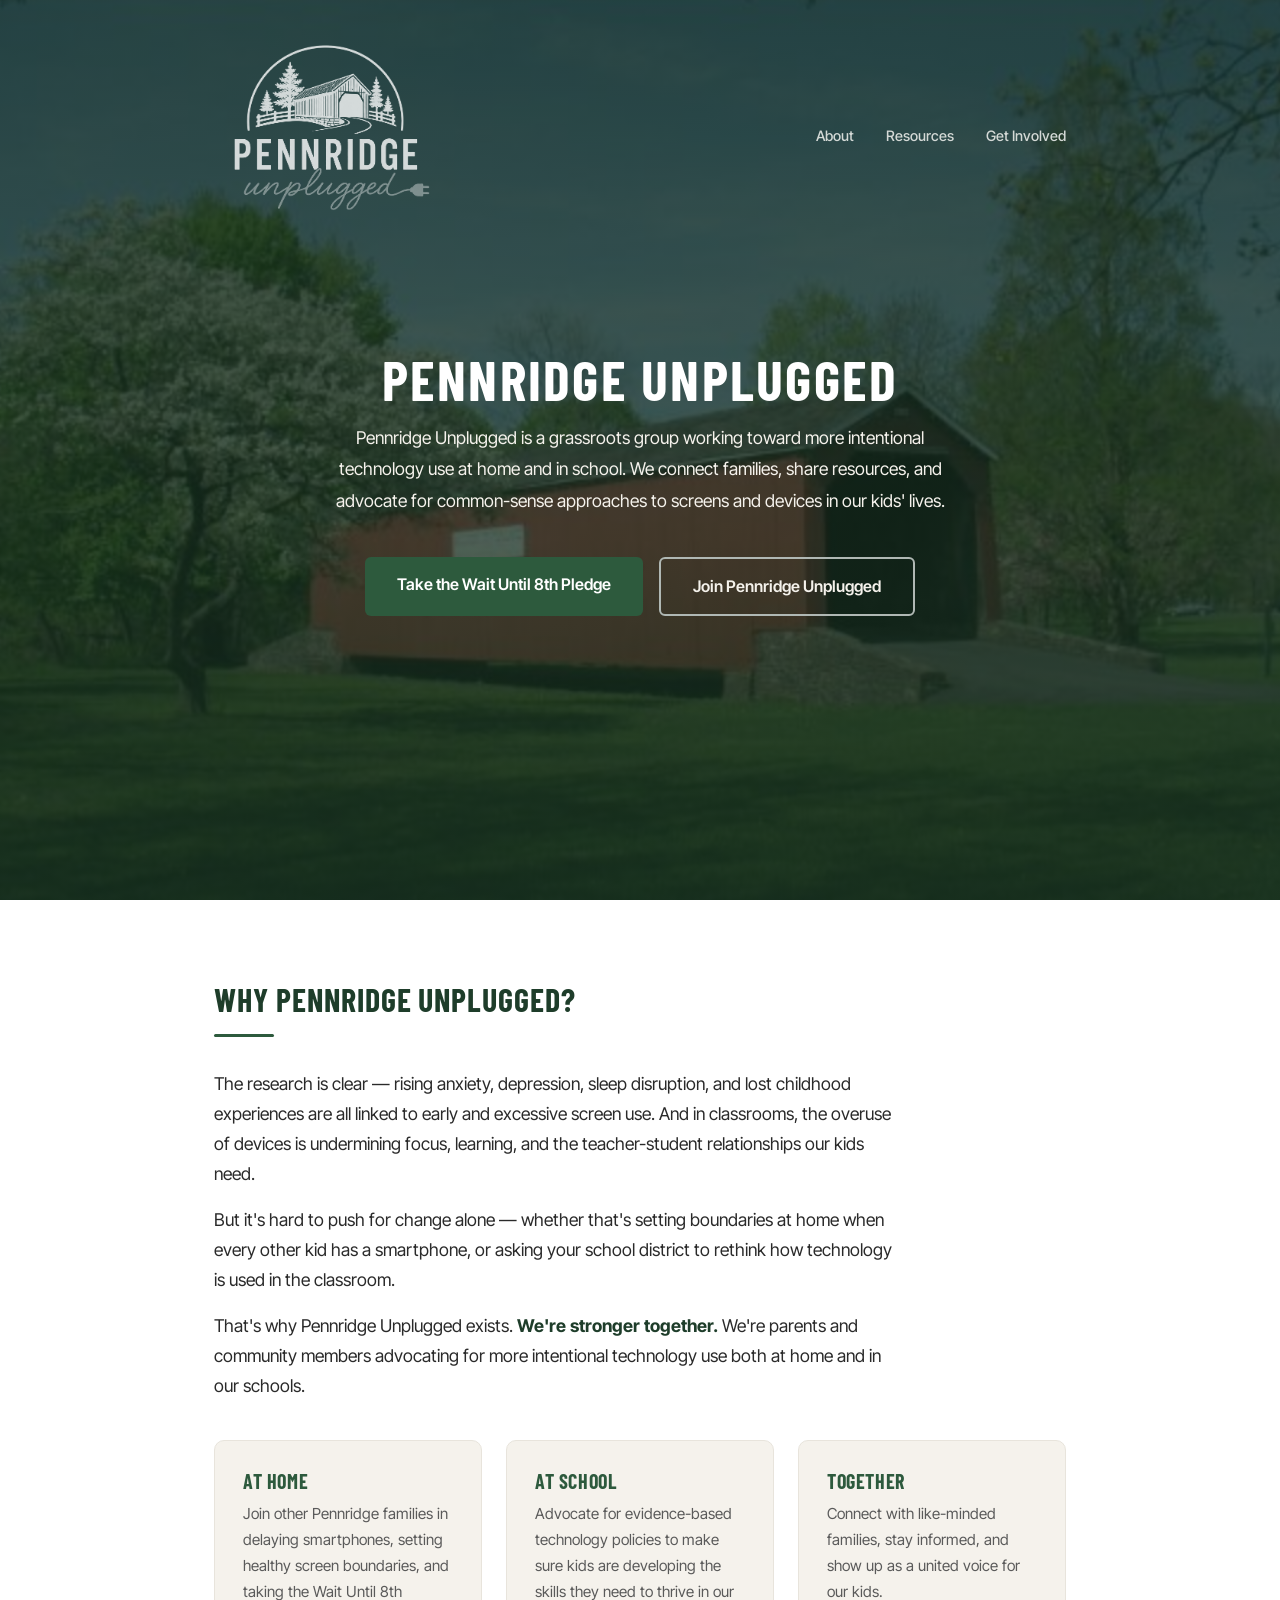
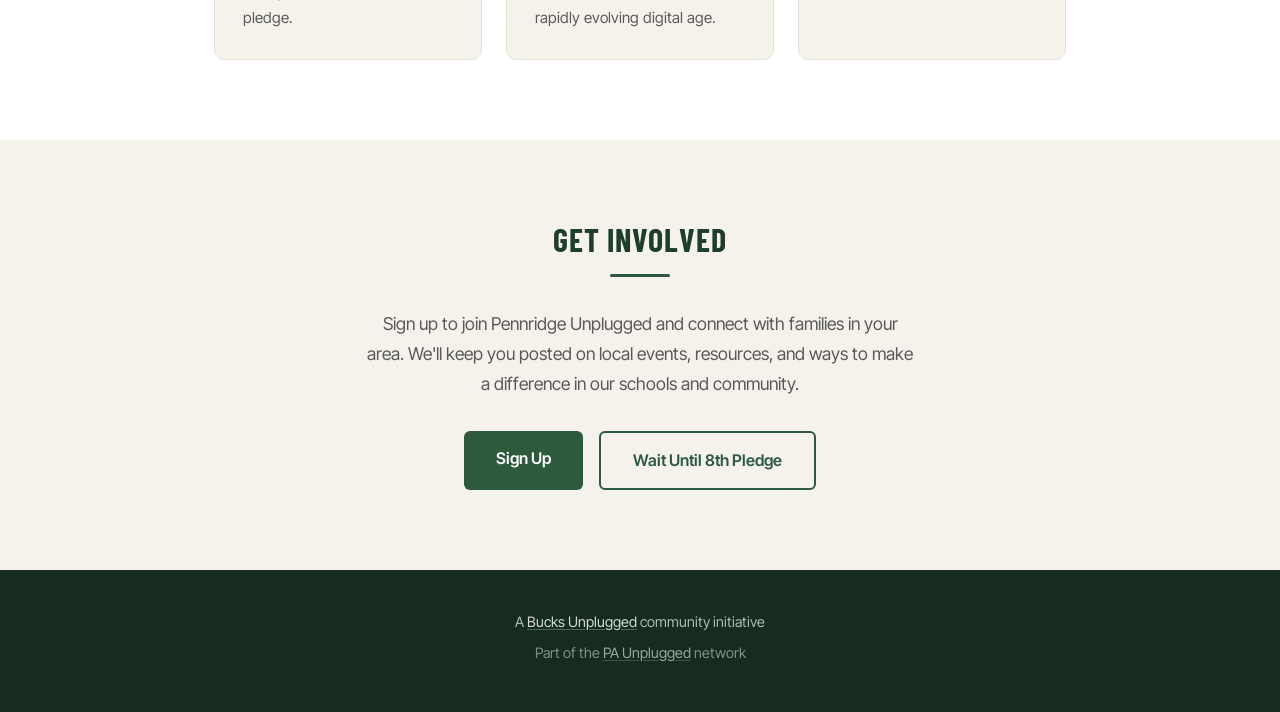
==== index.html @ 4cd1015b "Add favicon — white P on forest green circle Co-Authored-By: Claude Opus 4.6 <noreply@anthropic.com>" ====
<!DOCTYPE html>
<html lang="en">
<head>
  <meta charset="UTF-8">
  <meta name="viewport" content="width=device-width, initial-scale=1.0">
  <title>Pennridge Unplugged — Helping families reclaim childhood</title>
  <meta name="description" content="Pennridge Unplugged is a community initiative helping Pennridge-area families delay smartphones, reduce screen time, and build real-world connections for kids.">

  <link rel="preconnect" href="https://fonts.googleapis.com">
  <link rel="preconnect" href="https://fonts.gstatic.com" crossorigin>
  <link href="https://fonts.googleapis.com/css2?family=Barlow+Condensed:wght@600;700&family=Inter+Tight:wght@400;500;600&display=swap" rel="stylesheet">

  <link rel="icon" href="favicon.ico" sizes="32x32">
  <link rel="icon" type="image/png" href="assets/favicon-192.png" sizes="192x192">
  <link rel="apple-touch-icon" href="assets/apple-touch-icon.png">

  <link rel="stylesheet" href="styles.css">
  <link rel="stylesheet" href="nav-scroll.css">
</head>
<body class="layout-b">

  <!-- ========== Nav with Logo ========== -->
  <nav class="site-nav">
    <div class="container nav-inner">
      <a href="#" class="nav-logo-link">
        <img src="assets/logo-white.png" alt="Pennridge Unplugged" class="nav-logo logo-white">
        <img src="assets/logo-transparent.png" alt="" class="nav-logo logo-color" aria-hidden="true">
      </a>
      <div class="nav-links" style="pointer-events: auto;">
        <a href="#about">About</a>
        <a href="https://bucksunplugged.org/resources" target="_blank" rel="noopener">Resources</a>
        <a href="#join">Get Involved</a>
      </div>
    </div>
  </nav>

  <!-- ========== Hero ========== -->
  <section class="hero" id="hero">
    <div class="hero-overlay"></div>
    <div class="hero-content">
      <h1 class="hero-title">Pennridge Unplugged</h1>
      <p class="hero-description">Pennridge Unplugged is a grassroots group working toward more intentional technology use at home and in school. We connect families, share resources, and advocate for common-sense approaches to screens and devices in our kids' lives.</p>
      <div class="hero-buttons">
        <a href="https://www.waituntil8th.org/" class="btn btn-primary" target="_blank" rel="noopener">Take the Wait Until 8th Pledge</a>
        <a href="https://docs.google.com/forms/d/e/1FAIpQLSco2C8TH14yhEElwgprXlfHdi3L35Zm4yvlfyi1hWln4BI2OA/viewform?usp=header" class="btn btn-outline" target="_blank" rel="noopener">Join Pennridge Unplugged</a>
      </div>
    </div>
  </section>

  <!-- ========== About ========== -->
  <section class="about" id="about">
    <div class="container">
      <h2>Why Pennridge Unplugged?</h2>
      <hr class="section-divider">
      <div class="about-text">
        <p>The research is clear &mdash; rising anxiety, depression, sleep disruption, and lost childhood experiences are all linked to early and excessive screen use. And in classrooms, the overuse of devices is undermining focus, learning, and the teacher-student relationships our kids need.</p>
        <p>But it's hard to push for change alone &mdash; whether that's setting boundaries at home when every other kid has a smartphone, or asking your school district to rethink how technology is used in the classroom.</p>
        <p>That's why Pennridge Unplugged exists. <strong>We're stronger together.</strong> We're parents and community members advocating for more intentional technology use both at home and in our schools.</p>
      </div>

      <div class="cards">
        <div class="card">
          <h3>At Home</h3>
          <p>Join other Pennridge families in delaying smartphones, setting healthy screen boundaries, and taking the Wait Until 8th pledge.</p>
        </div>
        <div class="card">
          <h3>At School</h3>
          <p>Advocate for evidence-based technology policies to make sure kids are developing the skills they need to thrive in our rapidly evolving digital age.</p>
        </div>
        <div class="card">
          <h3>Together</h3>
          <p>Connect with like-minded families, stay informed, and show up as a united voice for our kids.</p>
        </div>
      </div>
    </div>
  </section>

  <!-- ========== CTA ========== -->
  <section class="cta" id="join">
    <div class="container cta-content">
      <h2>Get Involved</h2>
      <hr class="section-divider section-divider-center">
      <p>Sign up to join Pennridge Unplugged and connect with families in your area. We'll keep you posted on local events, resources, and ways to make a difference in our schools and community.</p>
      <div class="cta-buttons">
        <a href="https://docs.google.com/forms/d/e/1FAIpQLSco2C8TH14yhEElwgprXlfHdi3L35Zm4yvlfyi1hWln4BI2OA/viewform?usp=header" class="btn btn-primary" target="_blank" rel="noopener">Sign Up</a>
        <a href="https://www.waituntil8th.org/" class="btn btn-outline" target="_blank" rel="noopener">Wait Until 8th Pledge</a>
      </div>
    </div>
  </section>

  <!-- ========== Footer ========== -->
  <footer class="site-footer">
    <div class="container">
      <p class="footer-parent">A <a href="https://bucksunplugged.org" target="_blank" rel="noopener">Bucks Unplugged</a> community initiative</p>
      <p class="footer-pa">Part of the <a href="https://paunplugged.org" target="_blank" rel="noopener">PA Unplugged</a> network</p>
    </div>
  </footer>

  <script>
    const body = document.body;
    const hero = document.querySelector('.hero');

    window.addEventListener('scroll', () => {
      const heroBottom = hero.offsetTop + hero.offsetHeight;
      const scrollThreshold = heroBottom - 200;

      if (window.scrollY > scrollThreshold) {
        body.classList.add('scrolled');
      } else {
        body.classList.remove('scrolled');
      }
    });
  </script>

</body>
</html>
---- styles.css ----
*, *::before, *::after {
  box-sizing: border-box;
  margin: 0;
  padding: 0;
}

:root {
  --forest: #2d5a3d;
  --forest-dark: #1e3d2a;
  --forest-deeper: #152c1e;
  --silver: #b0b8b4;
  --silver-light: #d4d9d6;
  --cream: #f5f2ec;
  --cream-dark: #e8e4dc;
  --white: #ffffff;
  --text: #2a2a2a;
  --text-muted: #5a5a5a;
  --font-heading: 'Barlow Condensed', sans-serif;
  --font-body: 'Inter Tight', -apple-system, BlinkMacSystemFont, 'Segoe UI', sans-serif;
  --max-width: 900px;
}

html {
  scroll-behavior: smooth;
  font-size: 16px;
}

body {
  font-family: var(--font-body);
  color: var(--text);
  background-color: var(--cream);
  line-height: 1.7;
  -webkit-font-smoothing: antialiased;
}

img {
  max-width: 100%;
  display: block;
}

a {
  color: var(--forest);
}

a:hover {
  color: var(--forest-dark);
}

h1, h2, h3 {
  font-family: var(--font-heading);
  font-weight: 700;
  line-height: 1.2;
  color: var(--forest-dark);
  text-transform: uppercase;
  letter-spacing: 0.03em;
}

h2 {
  font-size: 2rem;
  margin-bottom: 1rem;
}

h3 {
  font-size: 1.25rem;
  margin-bottom: 0.5rem;
}

p {
  margin-bottom: 1rem;
}

.container {
  max-width: var(--max-width);
  margin: 0 auto;
  padding: 0 1.5rem;
}

/* --- Hero --- */
.hero {
  position: relative;
  min-height: 100vh;
  display: flex;
  align-items: center;
  justify-content: center;
  text-align: center;
  padding: 4rem 1.5rem;
  background-image: url('assets/hero.png');
  background-size: cover;
  background-position: center;
  background-repeat: no-repeat;
}

.hero-overlay {
  position: absolute;
  inset: 0;
  background: linear-gradient(
    to bottom,
    rgba(21, 44, 30, 0.82) 0%,
    rgba(21, 44, 30, 0.75) 60%,
    rgba(21, 44, 30, 0.9) 100%
  );
}

.hero-content {
  position: relative;
  z-index: 1;
  max-width: 640px;
}

.hero-logo {
  width: 260px;
  height: auto;
  margin: 0 auto 1.5rem;
  border-radius: 16px;
}

.hero .tagline {
  font-family: var(--font-heading);
  font-size: 1.75rem;
  font-weight: 700;
  color: var(--silver-light);
  margin-bottom: 1.25rem;
  text-transform: uppercase;
  letter-spacing: 0.05em;
}

.hero .hero-description {
  font-size: 1.1rem;
  color: var(--cream);
  margin-bottom: 2.5rem;
  line-height: 1.8;
}

.hero-buttons {
  display: flex;
  flex-wrap: wrap;
  gap: 1rem;
  justify-content: center;
}

/* --- Buttons --- */
.btn {
  display: inline-block;
  padding: 0.875rem 2rem;
  border-radius: 6px;
  font-size: 1rem;
  font-weight: 600;
  font-family: var(--font-body);
  cursor: pointer;
  transition: all 0.2s ease;
  border: none;
  text-decoration: none;
  text-align: center;
}

.btn:hover {
  text-decoration: none;
}

.btn-primary {
  background-color: var(--forest);
  color: var(--white);
}

.btn-primary:hover {
  background-color: var(--forest-dark);
  color: var(--white);
}

.btn-outline {
  background-color: transparent;
  color: var(--cream);
  border: 2px solid var(--silver);
}

.btn-outline:hover {
  background-color: var(--silver);
  color: var(--forest-dark);
}

/* Outline on light background */
.cta .btn-outline {
  color: var(--forest);
  border-color: var(--forest);
}

.cta .btn-outline:hover {
  background-color: var(--forest);
  color: var(--white);
}

/* --- About --- */
.about {
  background-color: var(--white);
  padding: 5rem 1.5rem;
}

.about-text {
  font-size: 1.1rem;
  color: var(--text);
  max-width: 680px;
  margin-bottom: 2.5rem;
}

.about-text strong {
  color: var(--forest-dark);
}

.cards {
  display: grid;
  grid-template-columns: repeat(3, 1fr);
  gap: 1.5rem;
}

.card {
  background: var(--cream);
  border-radius: 10px;
  padding: 1.75rem;
  border: 1px solid var(--cream-dark);
}

.card h3 {
  color: var(--forest);
}

.card p {
  font-size: 0.95rem;
  color: var(--text-muted);
  margin-bottom: 0;
}

/* --- CTA Section --- */
.cta {
  background-color: var(--cream);
  padding: 5rem 1.5rem;
}

.cta-content {
  max-width: 600px;
  text-align: center;
}

.cta h2 {
  margin-bottom: 1rem;
}

.cta p {
  font-size: 1.1rem;
  color: var(--text-muted);
  margin-bottom: 2rem;
}

.cta-buttons {
  display: flex;
  flex-wrap: wrap;
  gap: 1rem;
  justify-content: center;
}

/* --- Divider --- */
.section-divider {
  width: 60px;
  height: 3px;
  background-color: var(--forest);
  border: none;
  margin: 0 0 2rem;
  border-radius: 2px;
}

.section-divider-center {
  margin-left: auto;
  margin-right: auto;
}

/* --- Footer --- */
.site-footer {
  background-color: var(--forest-deeper);
  color: var(--silver);
  padding: 2.5rem 1.5rem;
  text-align: center;
}

.site-footer p {
  font-size: 0.9rem;
  margin-bottom: 0.4rem;
}

.site-footer a {
  color: var(--silver-light);
  text-decoration: underline;
  text-decoration-color: rgba(176, 184, 180, 0.4);
  text-underline-offset: 2px;
}

.site-footer a:hover {
  color: var(--white);
}

.footer-pa {
  font-size: 0.85rem;
  color: var(--silver);
  opacity: 0.7;
}

/* --- Responsive --- */
@media (max-width: 768px) {
  .hero {
    min-height: auto;
    padding: 5rem 1.25rem 4rem;
  }

  .hero-logo {
    width: 200px;
  }

  .hero .tagline {
    font-size: 1.35rem;
  }

  .hero .hero-description {
    font-size: 1rem;
  }

  h2 {
    font-size: 1.6rem;
  }

  .cards {
    grid-template-columns: 1fr;
  }

  .about, .cta {
    padding: 3.5rem 1.25rem;
  }

  .hero-buttons, .cta-buttons {
    flex-direction: column;
    align-items: center;
  }

  .btn {
    width: 100%;
    max-width: 320px;
  }
}

@media (max-width: 480px) {
  .hero .tagline {
    font-size: 1.15rem;
  }

  .hero-logo {
    width: 180px;
  }
}
---- nav-scroll.css ----
/* Option B overrides — nav logo + text-focused hero */

.layout-b .site-nav {
  position: fixed;
  top: 0;
  left: 0;
  right: 0;
  z-index: 100;
  background: transparent;
  padding: 1rem 1.5rem;
  pointer-events: none;
}

.layout-b .nav-inner {
  display: flex;
  justify-content: space-between;
  align-items: center;
}

.layout-b .nav-logo-link {
  display: flex;
  align-items: center;
  position: relative;
  pointer-events: auto;
  margin-left: -0.5rem;
}

.layout-b .nav-logo {
  height: 240px;
  width: auto;
  transition: height 0.3s ease;
}

.layout-b .nav-logo-link .logo-white {
  transition: opacity 0.4s ease;
}

.layout-b .nav-logo-link .logo-color {
  position: absolute;
  top: 0;
  left: 0;
  opacity: 0;
  transition: opacity 0.4s ease;
}

.layout-b.scrolled .nav-logo-link .logo-white {
  opacity: 0;
}

.layout-b.scrolled .nav-logo-link .logo-color {
  opacity: 1;
}

.layout-b.scrolled .site-nav {
  background: rgba(245, 242, 236, 0.95);
  backdrop-filter: blur(12px);
  border-bottom: 1px solid var(--cream-dark);
}

.layout-b.scrolled .nav-logo {
  height: 100px;
}

.layout-b.scrolled .nav-inner {
  align-items: center;
}

.layout-b.scrolled .nav-links a {
  color: var(--forest);
}

.layout-b.scrolled .nav-links a:hover {
  color: var(--forest-dark);
}

.layout-b .nav-links {
  display: flex;
  gap: 2rem;
}

.layout-b .nav-links a {
  font-family: var(--font-body);
  font-size: 0.9rem;
  font-weight: 500;
  color: var(--silver-light);
  text-decoration: none;
  transition: color 0.2s;
}

.layout-b .nav-links a:hover {
  color: var(--white);
  text-decoration: none;
}

/* Hero adjustments — no centered logo, text-driven */
.layout-b .hero {
  padding-top: 8rem;
}

.layout-b .hero-logo {
  display: none;
}

.layout-b .hero-title {
  font-family: var(--font-heading);
  font-size: 3.5rem;
  font-weight: 700;
  color: var(--white);
  text-transform: uppercase;
  letter-spacing: 0.04em;
  margin-bottom: 0.75rem;
  line-height: 1.1;
}

.layout-b .hero .tagline {
  font-size: 1.5rem;
  margin-bottom: 1.25rem;
}

@media (max-width: 768px) {
  .layout-b .nav-logo {
    height: 160px;
  }

  .layout-b .nav-links {
    gap: 1.25rem;
  }

  .layout-b .nav-links a {
    font-size: 0.85rem;
  }

  .layout-b .hero {
    padding-top: 6rem;
  }

  .layout-b .hero-title {
    font-size: 2.5rem;
  }

  .layout-b .hero .tagline {
    font-size: 1.2rem;
  }
}

@media (max-width: 480px) {
  .layout-b .hero-title {
    font-size: 2rem;
  }
}
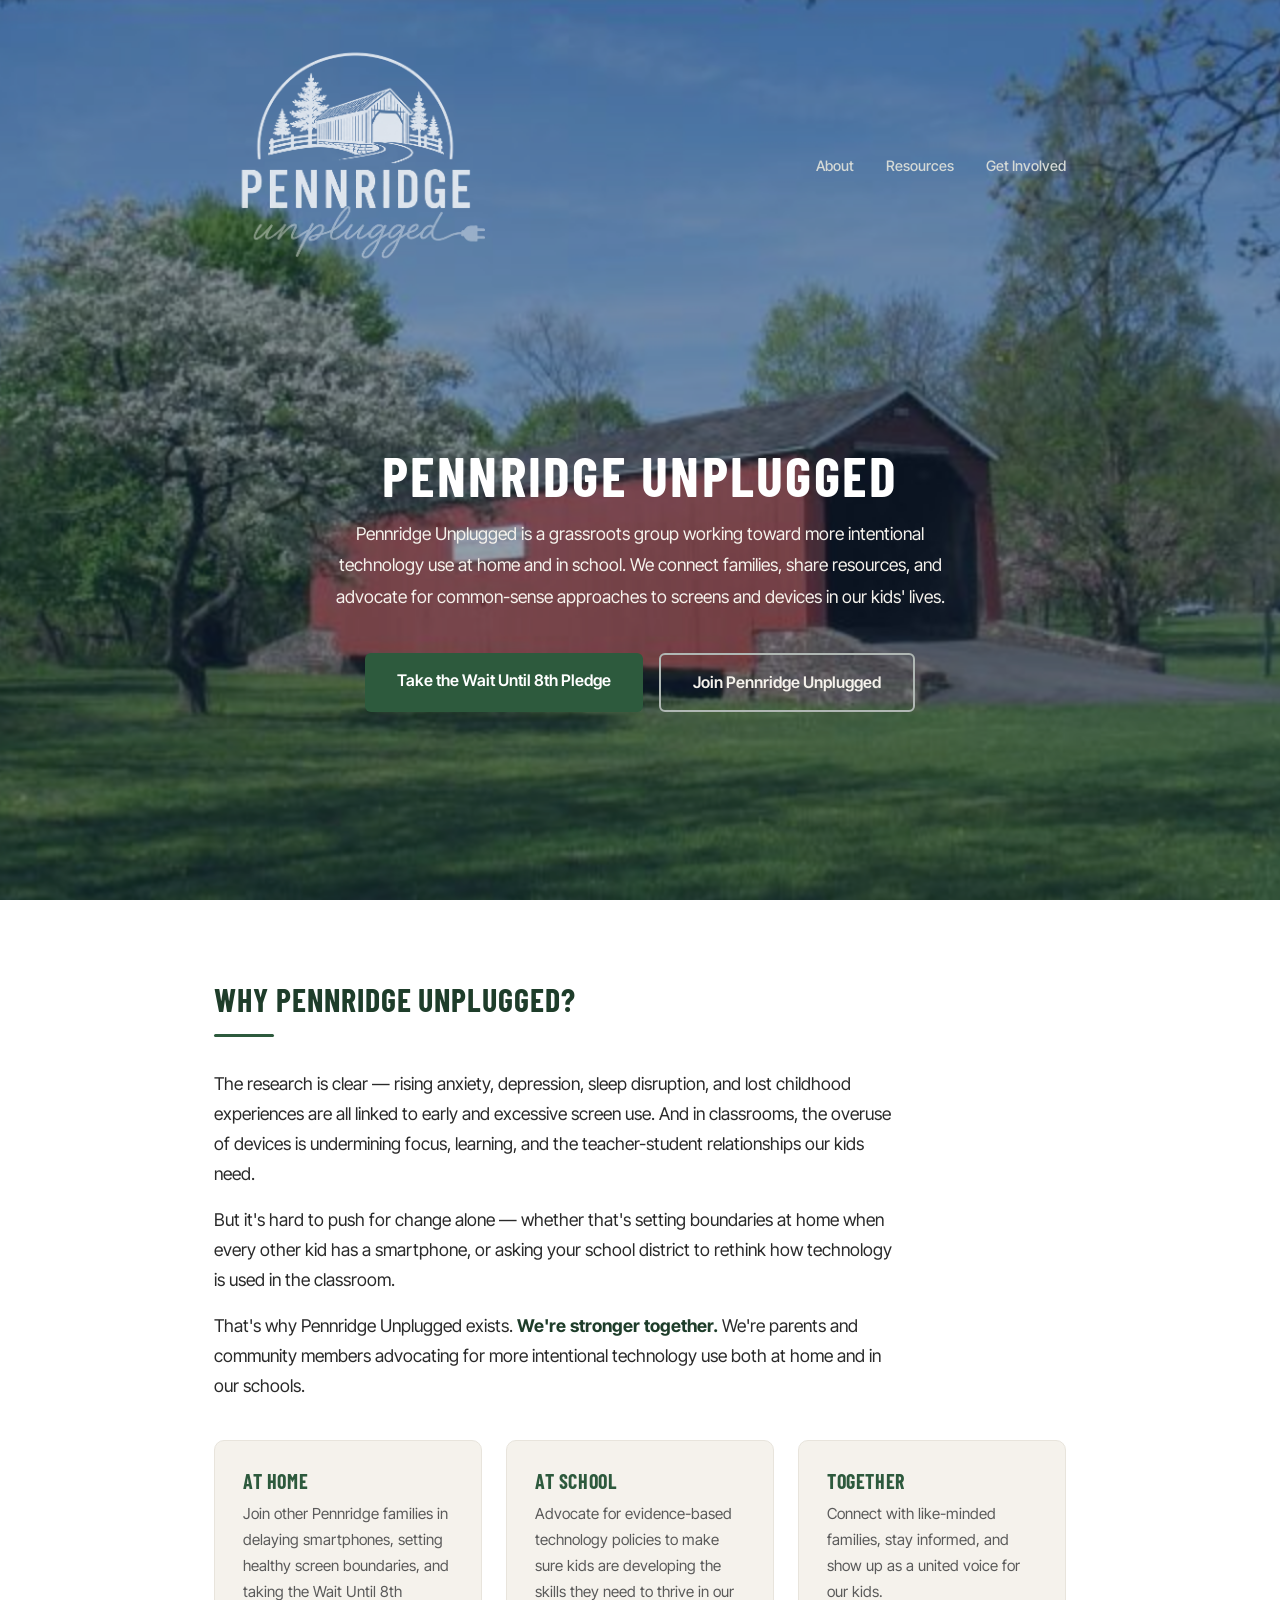
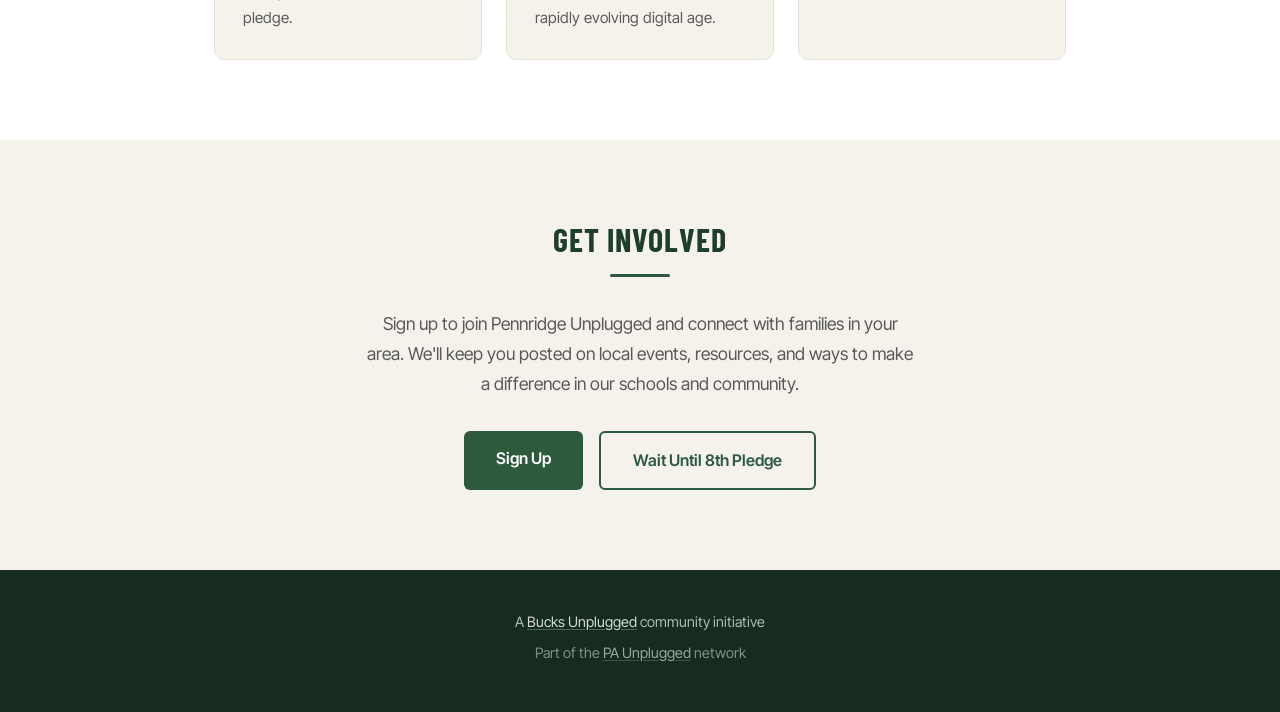
==== commit 17ba6277: "Add Resources page (Phone-Free Schools, Tools & Trackers, Ed Tech) New resources.html + resources.cs" ====
--- a/index.html
+++ b/index.html
@@ -28,7 +28,7 @@
       </a>
       <div class="nav-links" style="pointer-events: auto;">
         <a href="#about">About</a>
-        <a href="https://bucksunplugged.org/resources" target="_blank" rel="noopener">Resources</a>
+        <a href="resources.html">Resources</a>
         <a href="#join">Get Involved</a>
       </div>
     </div>
--- a/styles.css
+++ b/styles.css
@@ -93,12 +93,7 @@
 .hero-overlay {
   position: absolute;
   inset: 0;
-  background: linear-gradient(
-    to bottom,
-    rgba(21, 44, 30, 0.82) 0%,
-    rgba(21, 44, 30, 0.75) 60%,
-    rgba(21, 44, 30, 0.9) 100%
-  );
+  background: rgba(20, 40, 70, 0.45);
 }
 
 .hero-content {
--- a/nav-scroll.css
+++ b/nav-scroll.css
@@ -26,7 +26,7 @@
 }
 
 .layout-b .nav-logo {
-  height: 240px;
+  height: 300px;
   width: auto;
   transition: height 0.3s ease;
 }
@@ -94,7 +94,7 @@
 
 /* Hero adjustments — no centered logo, text-driven */
 .layout-b .hero {
-  padding-top: 8rem;
+  padding-top: 20rem;
 }
 
 .layout-b .hero-logo {
@@ -119,7 +119,7 @@
 
 @media (max-width: 768px) {
   .layout-b .nav-logo {
-    height: 160px;
+    height: 120px;
   }
 
   .layout-b .nav-links {
@@ -131,7 +131,7 @@
   }
 
   .layout-b .hero {
-    padding-top: 6rem;
+    padding-top: 10rem;
   }
 
   .layout-b .hero-title {
@@ -144,6 +144,14 @@
 }
 
 @media (max-width: 480px) {
+  .layout-b .nav-logo {
+    height: 100px;
+  }
+
+  .layout-b .hero {
+    padding-top: 9rem;
+  }
+
   .layout-b .hero-title {
     font-size: 2rem;
   }
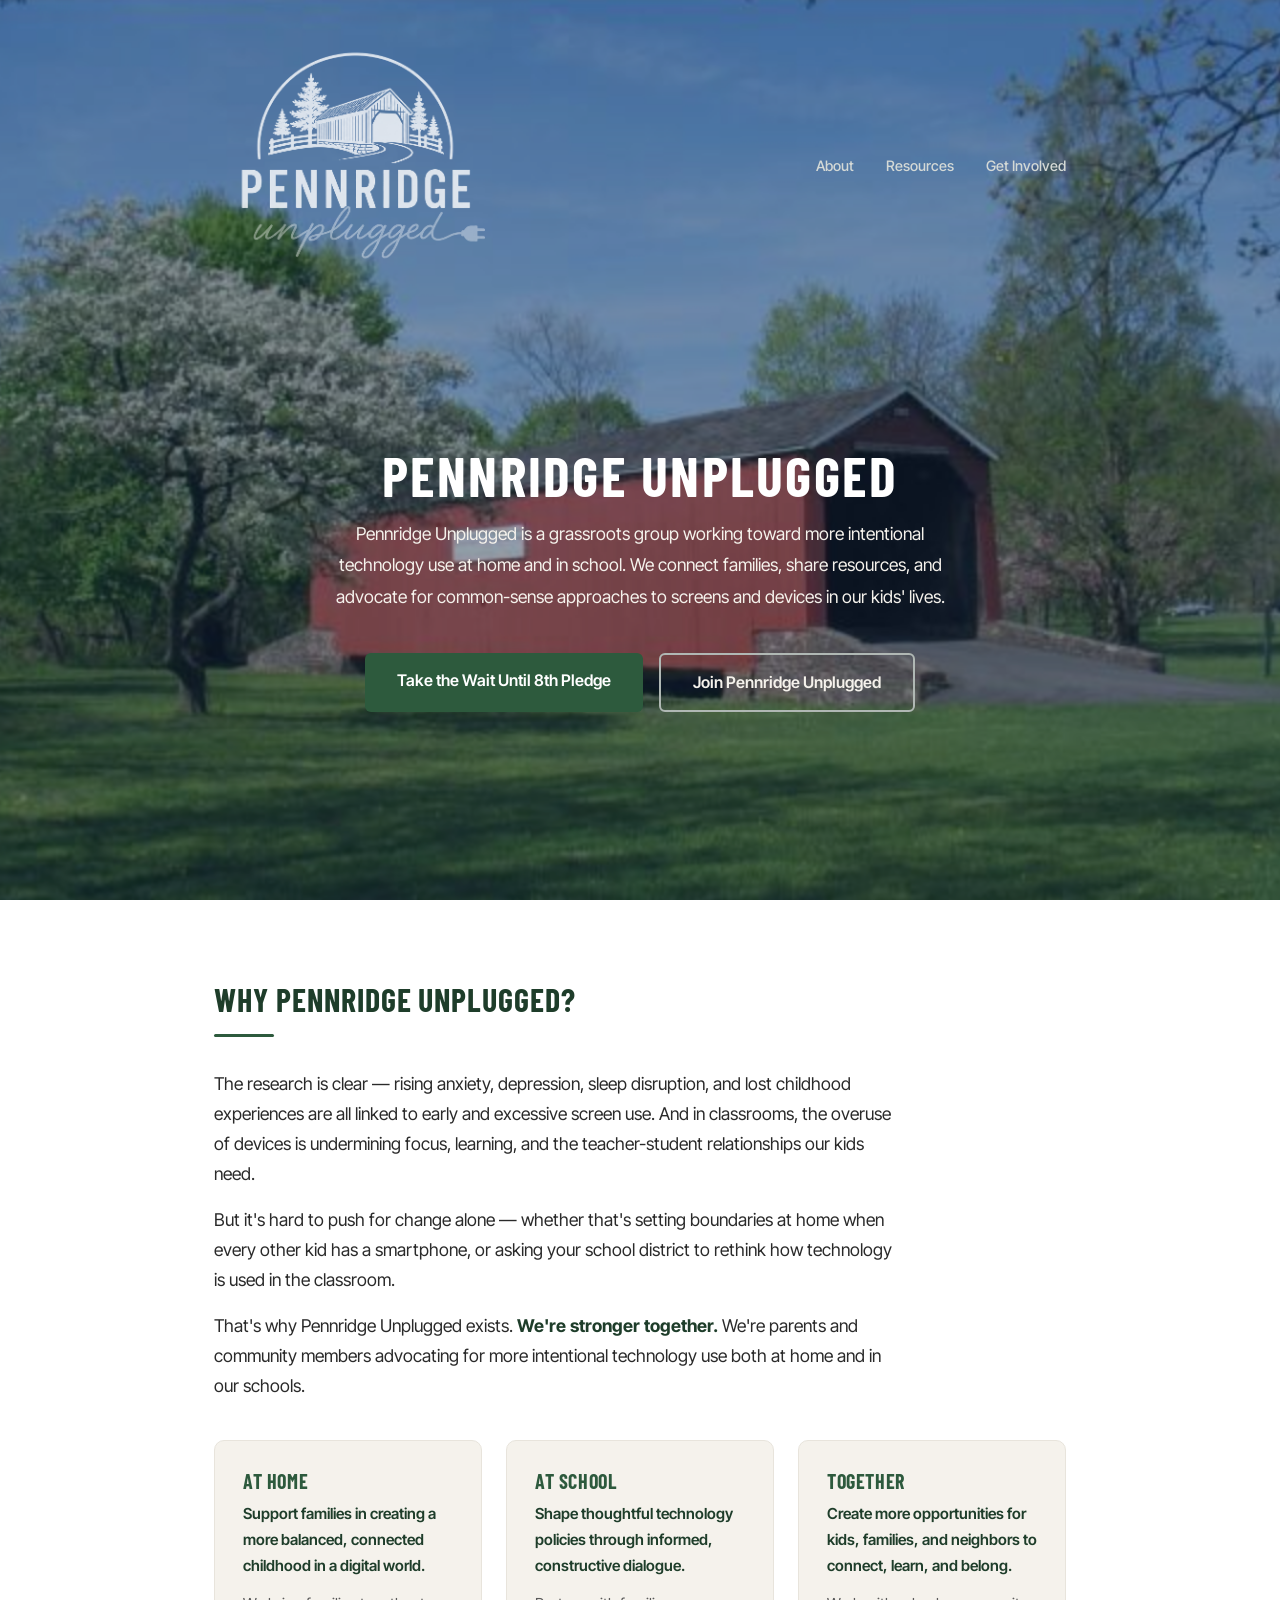
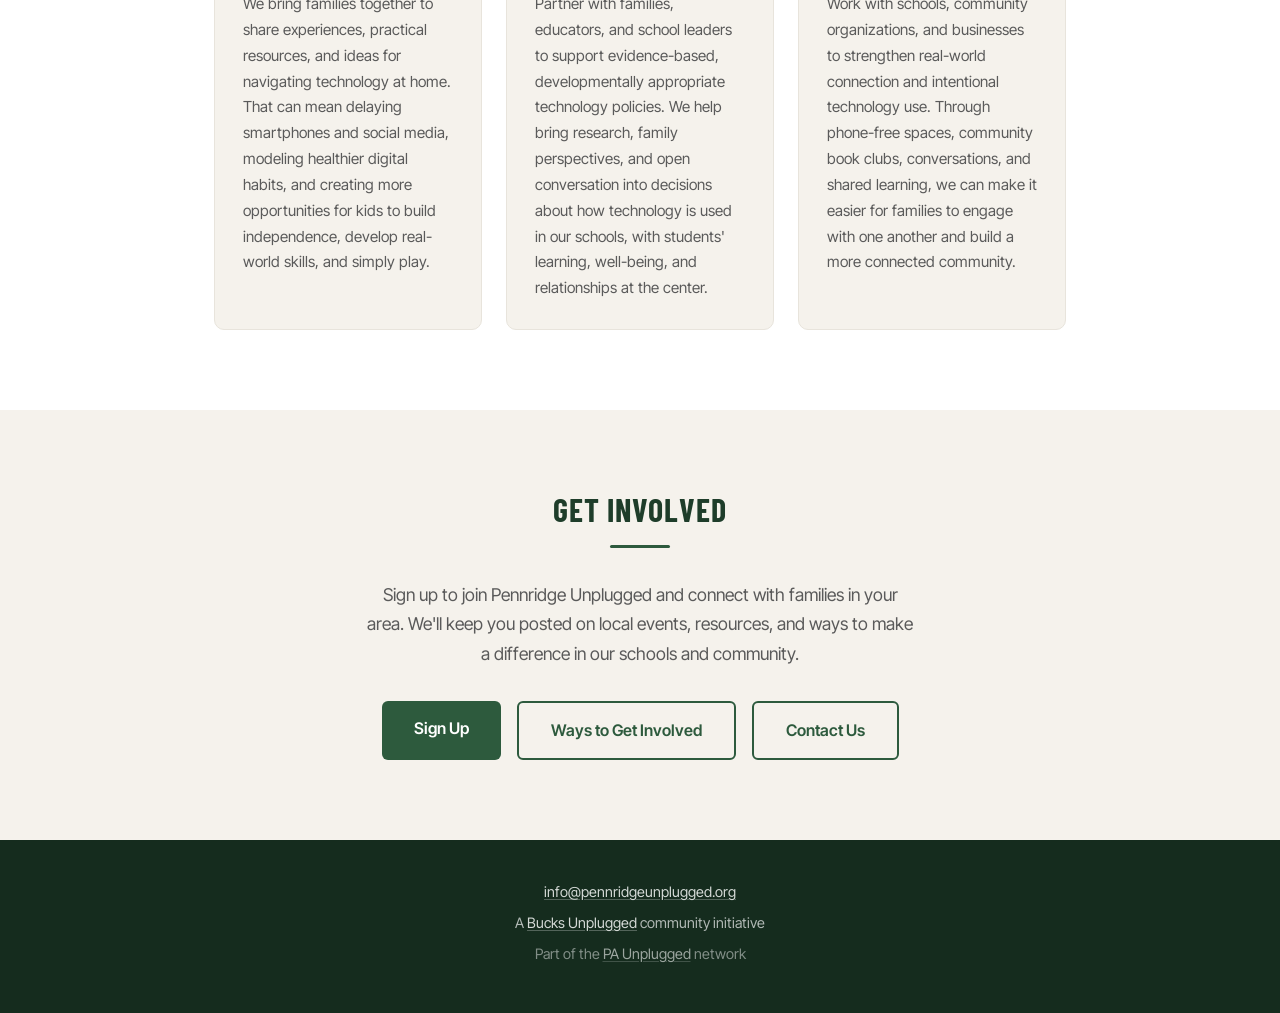
==== commit 2321ff79: "Four Norms sign-up and events; About, Get Involved, and Resources pages - Replace the Google Form wi" ====
--- a/index.html
+++ b/index.html
@@ -27,9 +27,9 @@
         <img src="assets/logo-transparent.png" alt="" class="nav-logo logo-color" aria-hidden="true">
       </a>
       <div class="nav-links" style="pointer-events: auto;">
-        <a href="#about">About</a>
+        <a href="about.html">About</a>
         <a href="resources.html">Resources</a>
-        <a href="#join">Get Involved</a>
+        <a href="get-involved.html">Get Involved</a>
       </div>
     </div>
   </nav>
@@ -42,7 +42,7 @@
       <p class="hero-description">Pennridge Unplugged is a grassroots group working toward more intentional technology use at home and in school. We connect families, share resources, and advocate for common-sense approaches to screens and devices in our kids' lives.</p>
       <div class="hero-buttons">
         <a href="https://www.waituntil8th.org/" class="btn btn-primary" target="_blank" rel="noopener">Take the Wait Until 8th Pledge</a>
-        <a href="https://docs.google.com/forms/d/e/1FAIpQLSco2C8TH14yhEElwgprXlfHdi3L35Zm4yvlfyi1hWln4BI2OA/viewform?usp=header" class="btn btn-outline" target="_blank" rel="noopener">Join Pennridge Unplugged</a>
+        <a href="get-involved.html#signup" class="btn btn-outline">Join Pennridge Unplugged</a>
       </div>
     </div>
   </section>
@@ -61,15 +61,18 @@
       <div class="cards">
         <div class="card">
           <h3>At Home</h3>
-          <p>Join other Pennridge families in delaying smartphones, setting healthy screen boundaries, and taking the Wait Until 8th pledge.</p>
+          <p class="card-lead">Support families in creating a more balanced, connected childhood in a digital world.</p>
+          <p>We bring families together to share experiences, practical resources, and ideas for navigating technology at home. That can mean delaying smartphones and social media, modeling healthier digital habits, and creating more opportunities for kids to build independence, develop real-world skills, and simply play.</p>
         </div>
         <div class="card">
           <h3>At School</h3>
-          <p>Advocate for evidence-based technology policies to make sure kids are developing the skills they need to thrive in our rapidly evolving digital age.</p>
+          <p class="card-lead">Shape thoughtful technology policies through informed, constructive dialogue.</p>
+          <p>Partner with families, educators, and school leaders to support evidence-based, developmentally appropriate technology policies. We help bring research, family perspectives, and open conversation into decisions about how technology is used in our schools, with students' learning, well-being, and relationships at the center.</p>
         </div>
         <div class="card">
           <h3>Together</h3>
-          <p>Connect with like-minded families, stay informed, and show up as a united voice for our kids.</p>
+          <p class="card-lead">Create more opportunities for kids, families, and neighbors to connect, learn, and belong.</p>
+          <p>Work with schools, community organizations, and businesses to strengthen real-world connection and intentional technology use. Through phone-free spaces, community book clubs, conversations, and shared learning, we can make it easier for families to engage with one another and build a more connected community.</p>
         </div>
       </div>
     </div>
@@ -82,15 +85,26 @@
       <hr class="section-divider section-divider-center">
       <p>Sign up to join Pennridge Unplugged and connect with families in your area. We'll keep you posted on local events, resources, and ways to make a difference in our schools and community.</p>
       <div class="cta-buttons">
-        <a href="https://docs.google.com/forms/d/e/1FAIpQLSco2C8TH14yhEElwgprXlfHdi3L35Zm4yvlfyi1hWln4BI2OA/viewform?usp=header" class="btn btn-primary" target="_blank" rel="noopener">Sign Up</a>
-        <a href="https://www.waituntil8th.org/" class="btn btn-outline" target="_blank" rel="noopener">Wait Until 8th Pledge</a>
+        <a href="get-involved.html#signup" class="btn btn-primary">Sign Up</a>
+        <a href="get-involved.html" class="btn btn-outline">Ways to Get Involved</a>
+        <a href="mailto:info@pennridgeunplugged.org" class="btn btn-outline">Contact Us</a>
       </div>
+    </div>
+  </section>
+
+  <!-- ========== Upcoming Events (filled from Four Norms by site.js) ========== -->
+  <section class="events" id="events" hidden>
+    <div class="container">
+      <h2>Upcoming Events</h2>
+      <hr class="section-divider">
+      <div class="event-list" id="event-list"></div>
     </div>
   </section>
 
   <!-- ========== Footer ========== -->
   <footer class="site-footer">
     <div class="container">
+      <p class="footer-contact"><a href="mailto:info@pennridgeunplugged.org">info@pennridgeunplugged.org</a></p>
       <p class="footer-parent">A <a href="https://bucksunplugged.org" target="_blank" rel="noopener">Bucks Unplugged</a> community initiative</p>
       <p class="footer-pa">Part of the <a href="https://paunplugged.org" target="_blank" rel="noopener">PA Unplugged</a> network</p>
     </div>
@@ -111,6 +125,7 @@
       }
     });
   </script>
+  <script src="site.js"></script>
 
 </body>
 </html>
--- a/styles.css
+++ b/styles.css
@@ -224,6 +224,12 @@
   margin-bottom: 0;
 }
 
+.card .card-lead {
+  font-weight: 600;
+  color: var(--forest-dark);
+  margin-bottom: 0.75rem;
+}
+
 /* --- CTA Section --- */
 .cta {
   background-color: var(--cream);
@@ -250,6 +256,193 @@
   flex-wrap: wrap;
   gap: 1rem;
   justify-content: center;
+}
+
+/* --- Sign-up form (Four Norms) --- */
+.signup-form,
+.signup-success {
+  max-width: 440px;
+  margin: 0 auto 1.25rem;
+  text-align: left;
+}
+
+.signup-row {
+  display: grid;
+  grid-template-columns: 1fr 1fr;
+  gap: 0.75rem;
+}
+
+.signup-form input {
+  width: 100%;
+  padding: 0.75rem 0.9rem;
+  margin-bottom: 0.75rem;
+  border: 1px solid var(--silver);
+  border-radius: 6px;
+  background: var(--white);
+  font-family: var(--font-body);
+  font-size: 1rem;
+  color: var(--text);
+}
+
+.signup-form input:focus {
+  outline: 2px solid var(--forest);
+  outline-offset: 1px;
+  border-color: var(--forest);
+}
+
+.signup-form .btn {
+  width: 100%;
+  max-width: none;
+}
+
+.signup-form .btn:disabled {
+  opacity: 0.6;
+  cursor: default;
+}
+
+.signup-form .signup-error {
+  font-size: 0.95rem;
+  font-weight: 600;
+  color: #9b3d2e;
+  margin-bottom: 0.75rem;
+}
+
+.signup-success {
+  background: var(--white);
+  border: 1px solid var(--cream-dark);
+  border-left: 4px solid var(--forest);
+  border-radius: 10px;
+  padding: 1.5rem;
+}
+
+.signup-success h3 {
+  color: var(--forest);
+}
+
+.signup-success p {
+  font-size: 1rem;
+  margin-bottom: 0;
+}
+
+.signup-member {
+  font-size: 0.95rem;
+  color: var(--text-muted);
+  margin-bottom: 0;
+}
+
+/* Off-screen honeypot; see api/join.js */
+.signup-hp {
+  position: absolute;
+  left: -9999px;
+  width: 1px;
+  height: 1px;
+  overflow: hidden;
+}
+
+.sr-only {
+  position: absolute;
+  width: 1px;
+  height: 1px;
+  padding: 0;
+  margin: -1px;
+  overflow: hidden;
+  clip: rect(0, 0, 0, 0);
+  white-space: nowrap;
+  border: 0;
+}
+
+/* --- Upcoming events (Four Norms) --- */
+.events {
+  background-color: var(--white);
+  padding: 5rem 1.5rem;
+}
+
+.event-list {
+  display: flex;
+  flex-direction: column;
+  gap: 1.5rem;
+}
+
+.event {
+  background: var(--cream);
+  border: 1px solid var(--cream-dark);
+  border-left: 4px solid var(--forest);
+  border-radius: 10px;
+  overflow: hidden;
+}
+
+.event-img {
+  width: 100%;
+  aspect-ratio: 16 / 5;
+  object-fit: cover;
+}
+
+.event-body {
+  display: flex;
+  align-items: flex-start;
+  gap: 1.25rem;
+  padding: 1.5rem 1.75rem;
+}
+
+.event-date {
+  display: flex;
+  flex-direction: column;
+  align-items: center;
+  min-width: 56px;
+  flex-shrink: 0;
+  font-family: var(--font-heading);
+  font-weight: 700;
+  text-transform: uppercase;
+  line-height: 1.1;
+}
+
+.event-month {
+  font-size: 0.95rem;
+  letter-spacing: 0.08em;
+  color: var(--forest);
+}
+
+.event-day {
+  font-size: 2rem;
+  color: var(--forest-dark);
+}
+
+.event-details h3 {
+  margin-bottom: 0.35rem;
+}
+
+.event-details p {
+  font-size: 0.95rem;
+  margin-bottom: 0;
+}
+
+.event-when {
+  font-weight: 600;
+}
+
+.event-where,
+.event-details .event-excerpt {
+  color: var(--text-muted);
+}
+
+.event-details .event-excerpt {
+  margin-top: 0.6rem;
+  line-height: 1.6;
+}
+
+.event-link {
+  display: inline-block;
+  margin-top: 0.6rem;
+  font-weight: 600;
+  text-decoration: none;
+}
+
+.event-link:hover {
+  text-decoration: underline;
+}
+
+.events-empty {
+  color: var(--text-muted);
 }
 
 /* --- Divider --- */
@@ -324,8 +517,13 @@
     grid-template-columns: 1fr;
   }
 
-  .about, .cta {
+  .about, .cta, .events {
     padding: 3.5rem 1.25rem;
+  }
+
+  .event-body {
+    padding: 1.25rem;
+    gap: 1rem;
   }
 
   .hero-buttons, .cta-buttons {
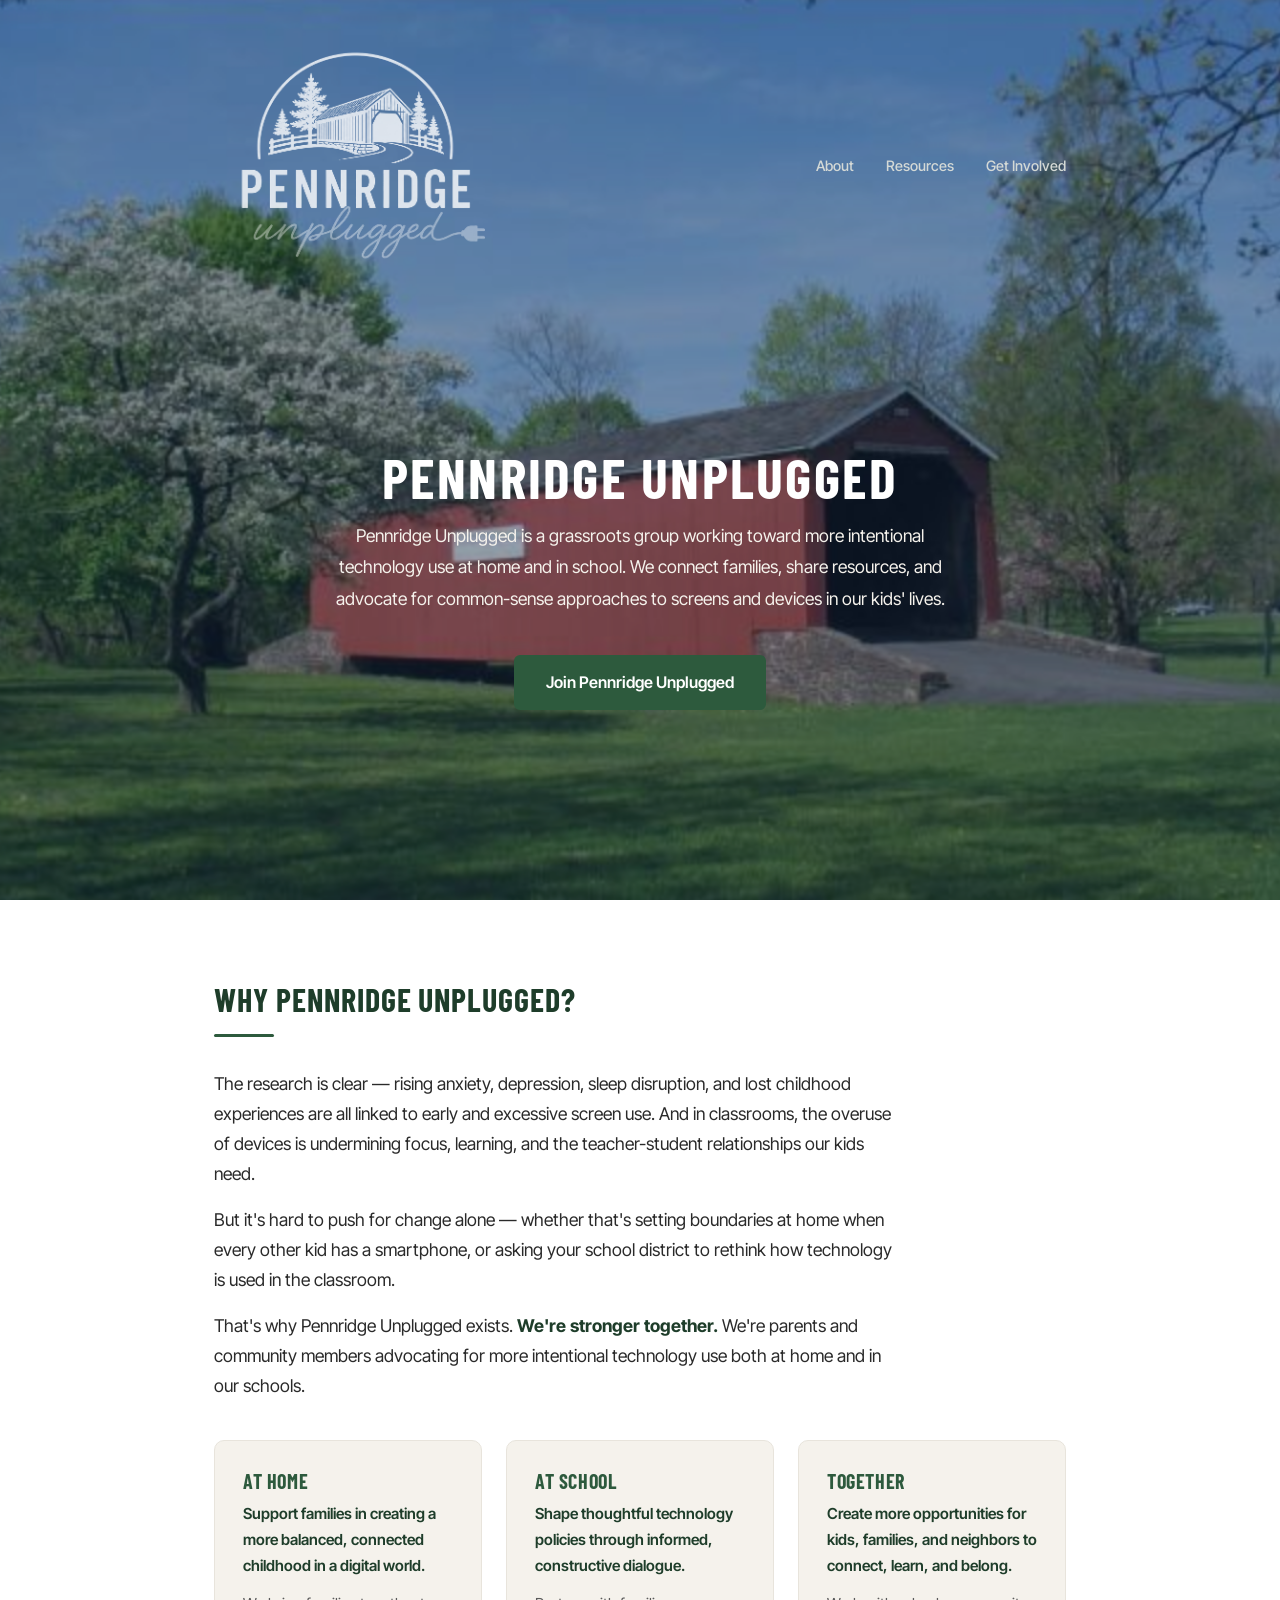
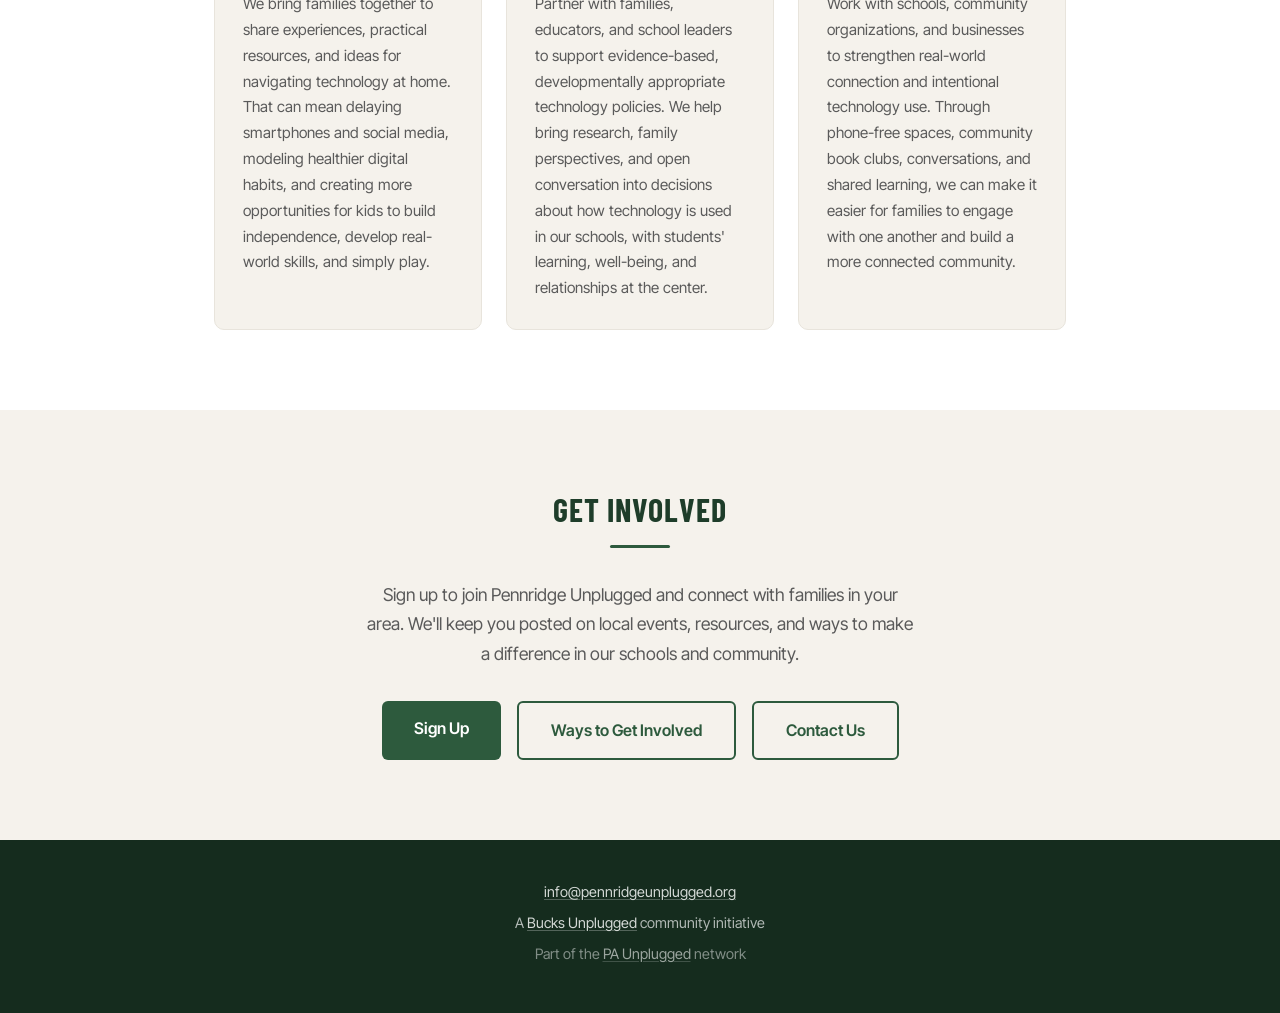
==== commit f05298a8: "Remove the Wait Until 8th button from the hero Co-Authored-By: Claude Opus 5 <noreply@anthropic.com>" ====
--- a/index.html
+++ b/index.html
@@ -41,8 +41,7 @@
       <h1 class="hero-title">Pennridge Unplugged</h1>
       <p class="hero-description">Pennridge Unplugged is a grassroots group working toward more intentional technology use at home and in school. We connect families, share resources, and advocate for common-sense approaches to screens and devices in our kids' lives.</p>
       <div class="hero-buttons">
-        <a href="https://www.waituntil8th.org/" class="btn btn-primary" target="_blank" rel="noopener">Take the Wait Until 8th Pledge</a>
-        <a href="get-involved.html#signup" class="btn btn-outline">Join Pennridge Unplugged</a>
+        <a href="get-involved.html#signup" class="btn btn-primary">Join Pennridge Unplugged</a>
       </div>
     </div>
   </section>
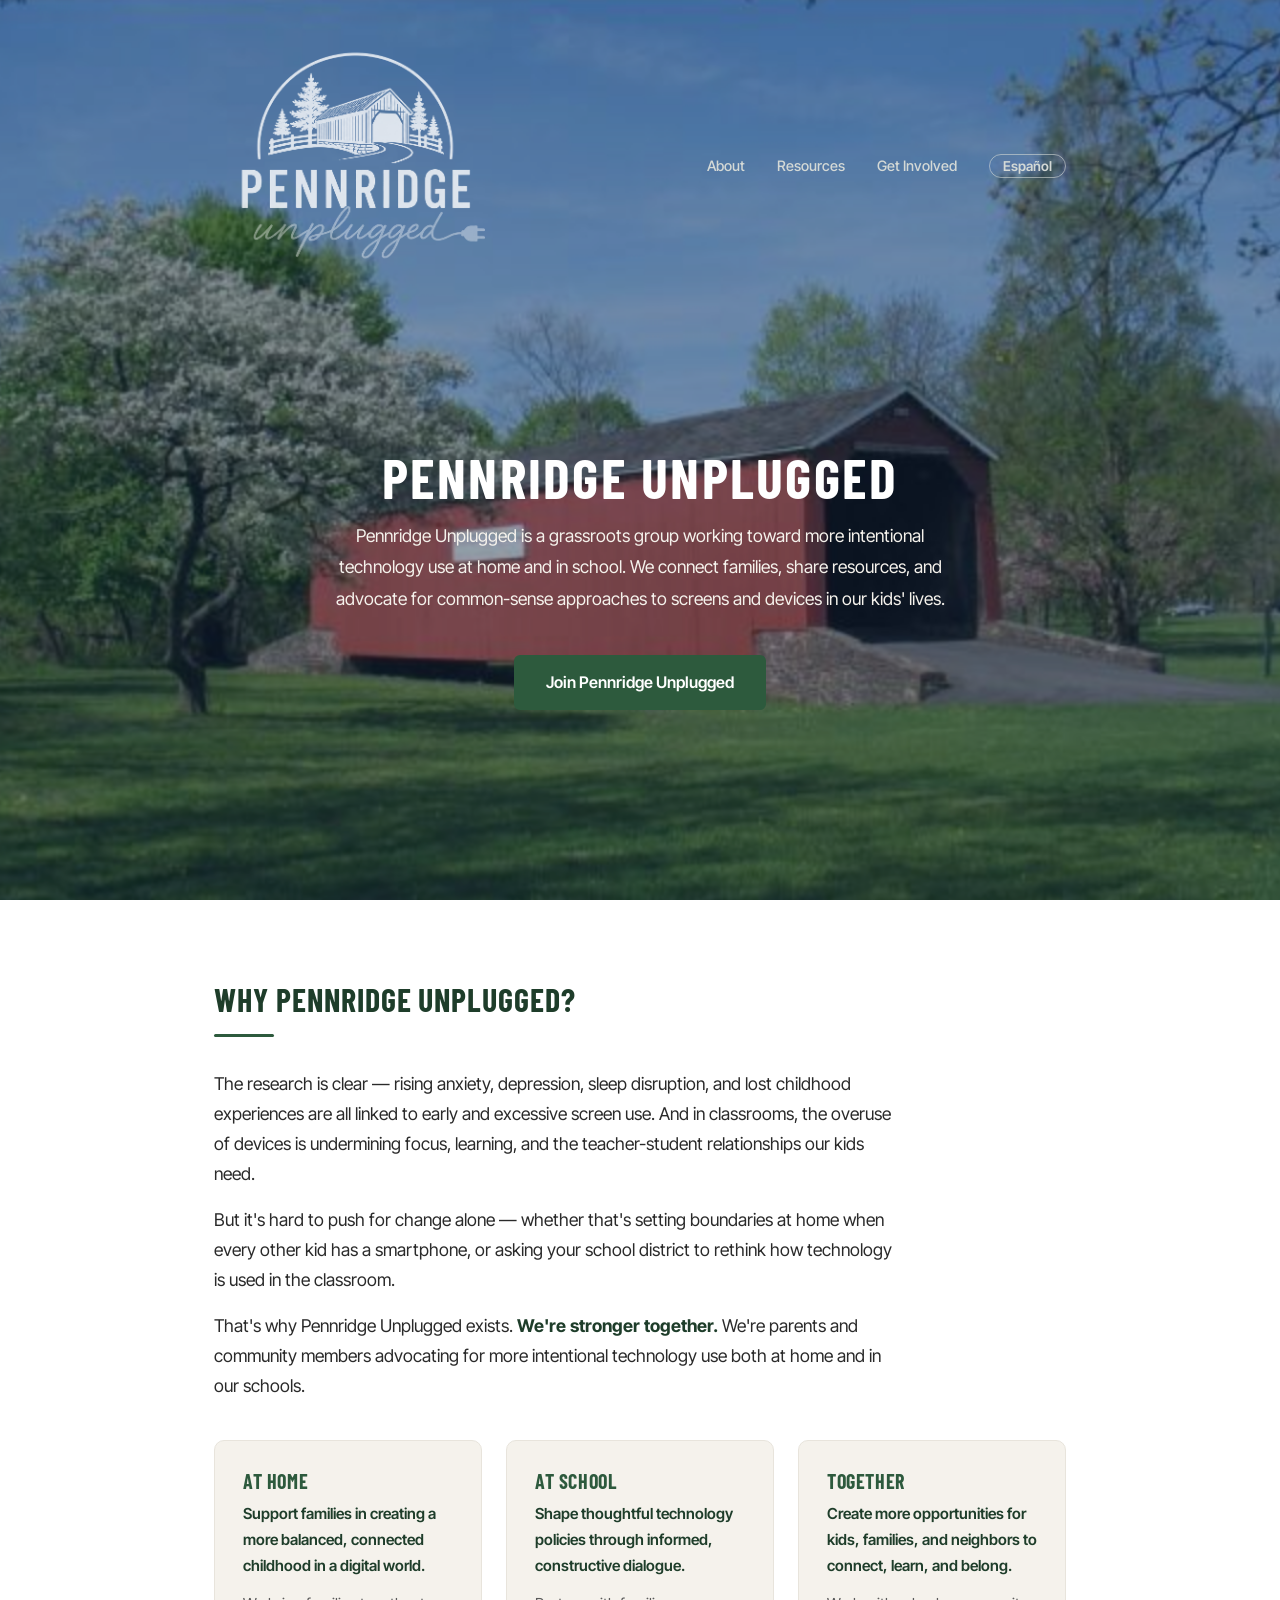
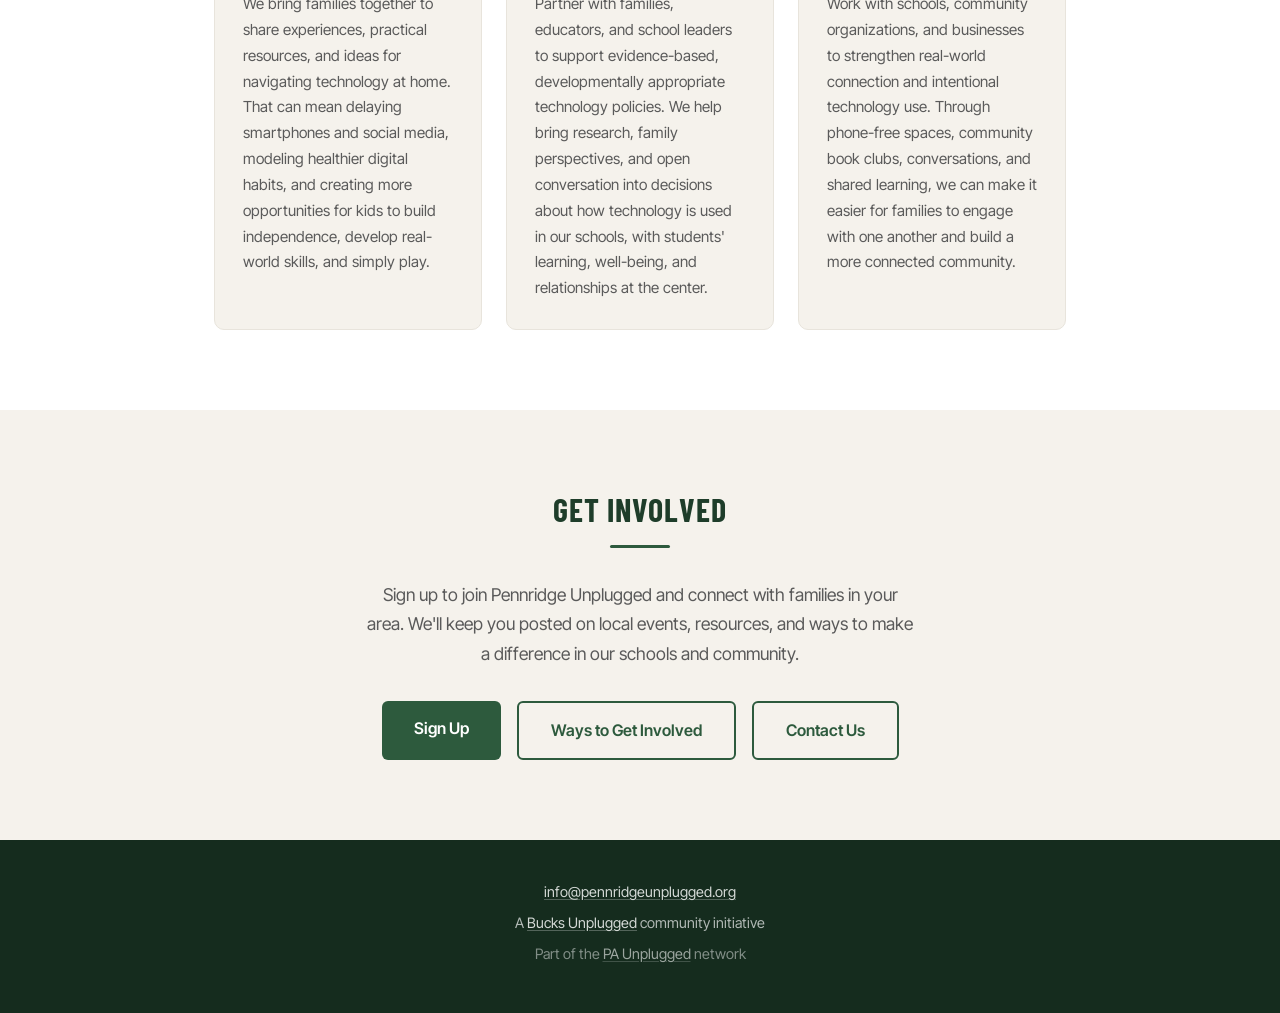
==== commit 9461b72a: "Add an English/Spanish toggle; center the About text A nav button on every page switches the site to" ====
--- a/index.html
+++ b/index.html
@@ -3,7 +3,7 @@
 <head>
   <meta charset="UTF-8">
   <meta name="viewport" content="width=device-width, initial-scale=1.0">
-  <title>Pennridge Unplugged — Helping families reclaim childhood</title>
+  <title data-i18n="title.home">Pennridge Unplugged — Helping families reclaim childhood</title>
   <meta name="description" content="Pennridge Unplugged is a community initiative helping Pennridge-area families delay smartphones, reduce screen time, and build real-world connections for kids.">
 
   <link rel="preconnect" href="https://fonts.googleapis.com">
@@ -27,9 +27,10 @@
         <img src="assets/logo-transparent.png" alt="" class="nav-logo logo-color" aria-hidden="true">
       </a>
       <div class="nav-links" style="pointer-events: auto;">
-        <a href="about.html">About</a>
-        <a href="resources.html">Resources</a>
-        <a href="get-involved.html">Get Involved</a>
+        <a href="about.html" data-i18n="nav.about">About</a>
+        <a href="resources.html" data-i18n="nav.resources">Resources</a>
+        <a href="get-involved.html" data-i18n="nav.involved">Get Involved</a>
+        <button type="button" class="lang-toggle" data-lang-toggle lang="es">Español</button>
       </div>
     </div>
   </nav>
@@ -39,9 +40,9 @@
     <div class="hero-overlay"></div>
     <div class="hero-content">
       <h1 class="hero-title">Pennridge Unplugged</h1>
-      <p class="hero-description">Pennridge Unplugged is a grassroots group working toward more intentional technology use at home and in school. We connect families, share resources, and advocate for common-sense approaches to screens and devices in our kids' lives.</p>
+      <p class="hero-description" data-i18n="home.hero">Pennridge Unplugged is a grassroots group working toward more intentional technology use at home and in school. We connect families, share resources, and advocate for common-sense approaches to screens and devices in our kids' lives.</p>
       <div class="hero-buttons">
-        <a href="get-involved.html#signup" class="btn btn-primary">Join Pennridge Unplugged</a>
+        <a href="get-involved.html#signup" class="btn btn-primary" data-i18n="home.join">Join Pennridge Unplugged</a>
       </div>
     </div>
   </section>
@@ -49,29 +50,29 @@
   <!-- ========== About ========== -->
   <section class="about" id="about">
     <div class="container">
-      <h2>Why Pennridge Unplugged?</h2>
+      <h2 data-i18n="home.why">Why Pennridge Unplugged?</h2>
       <hr class="section-divider">
       <div class="about-text">
-        <p>The research is clear &mdash; rising anxiety, depression, sleep disruption, and lost childhood experiences are all linked to early and excessive screen use. And in classrooms, the overuse of devices is undermining focus, learning, and the teacher-student relationships our kids need.</p>
-        <p>But it's hard to push for change alone &mdash; whether that's setting boundaries at home when every other kid has a smartphone, or asking your school district to rethink how technology is used in the classroom.</p>
-        <p>That's why Pennridge Unplugged exists. <strong>We're stronger together.</strong> We're parents and community members advocating for more intentional technology use both at home and in our schools.</p>
+        <p data-i18n="home.why1">The research is clear &mdash; rising anxiety, depression, sleep disruption, and lost childhood experiences are all linked to early and excessive screen use. And in classrooms, the overuse of devices is undermining focus, learning, and the teacher-student relationships our kids need.</p>
+        <p data-i18n="home.why2">But it's hard to push for change alone &mdash; whether that's setting boundaries at home when every other kid has a smartphone, or asking your school district to rethink how technology is used in the classroom.</p>
+        <p data-i18n="home.why3">That's why Pennridge Unplugged exists. <strong>We're stronger together.</strong> We're parents and community members advocating for more intentional technology use both at home and in our schools.</p>
       </div>
 
       <div class="cards">
         <div class="card">
-          <h3>At Home</h3>
-          <p class="card-lead">Support families in creating a more balanced, connected childhood in a digital world.</p>
-          <p>We bring families together to share experiences, practical resources, and ideas for navigating technology at home. That can mean delaying smartphones and social media, modeling healthier digital habits, and creating more opportunities for kids to build independence, develop real-world skills, and simply play.</p>
+          <h3 data-i18n="card.home.title">At Home</h3>
+          <p class="card-lead" data-i18n="card.home.lead">Support families in creating a more balanced, connected childhood in a digital world.</p>
+          <p data-i18n="card.home.body">We bring families together to share experiences, practical resources, and ideas for navigating technology at home. That can mean delaying smartphones and social media, modeling healthier digital habits, and creating more opportunities for kids to build independence, develop real-world skills, and simply play.</p>
         </div>
         <div class="card">
-          <h3>At School</h3>
-          <p class="card-lead">Shape thoughtful technology policies through informed, constructive dialogue.</p>
-          <p>Partner with families, educators, and school leaders to support evidence-based, developmentally appropriate technology policies. We help bring research, family perspectives, and open conversation into decisions about how technology is used in our schools, with students' learning, well-being, and relationships at the center.</p>
+          <h3 data-i18n="card.school.title">At School</h3>
+          <p class="card-lead" data-i18n="card.school.lead">Shape thoughtful technology policies through informed, constructive dialogue.</p>
+          <p data-i18n="card.school.body">Partner with families, educators, and school leaders to support evidence-based, developmentally appropriate technology policies. We help bring research, family perspectives, and open conversation into decisions about how technology is used in our schools, with students' learning, well-being, and relationships at the center.</p>
         </div>
         <div class="card">
-          <h3>Together</h3>
-          <p class="card-lead">Create more opportunities for kids, families, and neighbors to connect, learn, and belong.</p>
-          <p>Work with schools, community organizations, and businesses to strengthen real-world connection and intentional technology use. Through phone-free spaces, community book clubs, conversations, and shared learning, we can make it easier for families to engage with one another and build a more connected community.</p>
+          <h3 data-i18n="card.together.title">Together</h3>
+          <p class="card-lead" data-i18n="card.together.lead">Create more opportunities for kids, families, and neighbors to connect, learn, and belong.</p>
+          <p data-i18n="card.together.body">Work with schools, community organizations, and businesses to strengthen real-world connection and intentional technology use. Through phone-free spaces, community book clubs, conversations, and shared learning, we can make it easier for families to engage with one another and build a more connected community.</p>
         </div>
       </div>
     </div>
@@ -80,13 +81,13 @@
   <!-- ========== CTA ========== -->
   <section class="cta" id="join">
     <div class="container cta-content">
-      <h2>Get Involved</h2>
+      <h2 data-i18n="home.cta.title">Get Involved</h2>
       <hr class="section-divider section-divider-center">
-      <p>Sign up to join Pennridge Unplugged and connect with families in your area. We'll keep you posted on local events, resources, and ways to make a difference in our schools and community.</p>
+      <p data-i18n="home.cta.body">Sign up to join Pennridge Unplugged and connect with families in your area. We'll keep you posted on local events, resources, and ways to make a difference in our schools and community.</p>
       <div class="cta-buttons">
-        <a href="get-involved.html#signup" class="btn btn-primary">Sign Up</a>
-        <a href="get-involved.html" class="btn btn-outline">Ways to Get Involved</a>
-        <a href="mailto:info@pennridgeunplugged.org" class="btn btn-outline">Contact Us</a>
+        <a href="get-involved.html#signup" class="btn btn-primary" data-i18n="home.cta.signup">Sign Up</a>
+        <a href="get-involved.html" class="btn btn-outline" data-i18n="home.cta.ways">Ways to Get Involved</a>
+        <a href="mailto:info@pennridgeunplugged.org" class="btn btn-outline" data-i18n="contact.button">Contact Us</a>
       </div>
     </div>
   </section>
@@ -94,8 +95,9 @@
   <!-- ========== Upcoming Events (filled from Four Norms by site.js) ========== -->
   <section class="events" id="events" hidden>
     <div class="container">
-      <h2>Upcoming Events</h2>
+      <h2 data-i18n="events.title">Upcoming Events</h2>
       <hr class="section-divider">
+      <p class="events-note lang-es-only" data-i18n="events.note"></p>
       <div class="event-list" id="event-list"></div>
     </div>
   </section>
@@ -104,8 +106,8 @@
   <footer class="site-footer">
     <div class="container">
       <p class="footer-contact"><a href="mailto:info@pennridgeunplugged.org">info@pennridgeunplugged.org</a></p>
-      <p class="footer-parent">A <a href="https://bucksunplugged.org" target="_blank" rel="noopener">Bucks Unplugged</a> community initiative</p>
-      <p class="footer-pa">Part of the <a href="https://paunplugged.org" target="_blank" rel="noopener">PA Unplugged</a> network</p>
+      <p class="footer-parent" data-i18n="footer.parent">A <a href="https://bucksunplugged.org" target="_blank" rel="noopener">Bucks Unplugged</a> community initiative</p>
+      <p class="footer-pa" data-i18n="footer.pa">Part of the <a href="https://paunplugged.org" target="_blank" rel="noopener">PA Unplugged</a> network</p>
     </div>
   </footer>
 
@@ -124,6 +126,7 @@
       }
     });
   </script>
+  <script src="i18n.js"></script>
   <script src="site.js"></script>
 
 </body>
--- a/styles.css
+++ b/styles.css
@@ -358,30 +358,59 @@
 }
 
 .event-list {
+  display: grid;
+  grid-template-columns: repeat(2, 1fr);
+  gap: 1.5rem;
+}
+
+.event {
   display: flex;
   flex-direction: column;
-  gap: 1.5rem;
-}
-
-.event {
   background: var(--cream);
   border: 1px solid var(--cream-dark);
-  border-left: 4px solid var(--forest);
+  border-top: 4px solid var(--forest);
   border-radius: 10px;
   overflow: hidden;
 }
 
-.event-img {
+.event-img,
+.event-img-placeholder {
   width: 100%;
   aspect-ratio: 16 / 5;
+}
+
+.event-img {
   object-fit: cover;
 }
 
+/* Events without a Four Norms cover image get the logo, so cards line up. */
+.event-img-placeholder {
+  position: relative;
+  overflow: hidden;
+  background: var(--cream-dark);
+}
+
+/* Absolutely positioned so the logo's own size can't stretch the 16:5 band. */
+.event-img-placeholder img {
+  position: absolute;
+  inset: 0;
+  margin: auto;
+  height: 75%;
+  width: auto;
+}
+
 .event-body {
+  flex: 1;
   display: flex;
   align-items: flex-start;
   gap: 1.25rem;
   padding: 1.5rem 1.75rem;
+}
+
+.event-details {
+  display: flex;
+  flex-direction: column;
+  align-self: stretch;
 }
 
 .event-date {
@@ -428,11 +457,16 @@
 .event-details .event-excerpt {
   margin-top: 0.6rem;
   line-height: 1.6;
+  display: -webkit-box;
+  -webkit-box-orient: vertical;
+  -webkit-line-clamp: 4;
+  overflow: hidden;
 }
 
 .event-link {
-  display: inline-block;
-  margin-top: 0.6rem;
+  align-self: flex-start;
+  margin-top: auto;
+  padding-top: 0.6rem;
   font-weight: 600;
   text-decoration: none;
 }
@@ -521,6 +555,10 @@
     padding: 3.5rem 1.25rem;
   }
 
+  .event-list {
+    grid-template-columns: 1fr;
+  }
+
   .event-body {
     padding: 1.25rem;
     gap: 1rem;
@@ -546,3 +584,18 @@
     width: 180px;
   }
 }
+
+/* --- Language toggle helpers (i18n.js) --- */
+.lang-es-only {
+  display: none;
+}
+
+html[lang="es"] .lang-es-only {
+  display: block;
+}
+
+.events-note {
+  font-size: 0.9rem;
+  color: var(--text-muted);
+  margin-top: -1rem;
+}
--- a/nav-scroll.css
+++ b/nav-scroll.css
@@ -156,3 +156,51 @@
     font-size: 2rem;
   }
 }
+
+/* Language toggle (i18n.js) */
+.layout-b .nav-links {
+  align-items: center;
+}
+
+.layout-b .lang-toggle {
+  font-family: var(--font-body);
+  font-size: 0.85rem;
+  font-weight: 600;
+  color: var(--silver-light);
+  background: transparent;
+  border: 1px solid rgba(212, 217, 214, 0.6);
+  border-radius: 999px;
+  padding: 0.2rem 0.8rem;
+  cursor: pointer;
+  transition: color 0.2s, border-color 0.2s, background-color 0.2s;
+}
+
+.layout-b .lang-toggle:hover {
+  color: var(--white);
+  border-color: var(--white);
+}
+
+.layout-b.scrolled .lang-toggle {
+  color: var(--forest);
+  border-color: var(--forest);
+}
+
+.layout-b.scrolled .lang-toggle:hover {
+  background-color: var(--forest);
+  color: var(--white);
+}
+
+@media (max-width: 480px) {
+  .layout-b .nav-links {
+    gap: 0.75rem;
+  }
+
+  .layout-b .nav-links a,
+  .layout-b .lang-toggle {
+    font-size: 0.8rem;
+  }
+
+  .layout-b .lang-toggle {
+    padding: 0.15rem 0.6rem;
+  }
+}
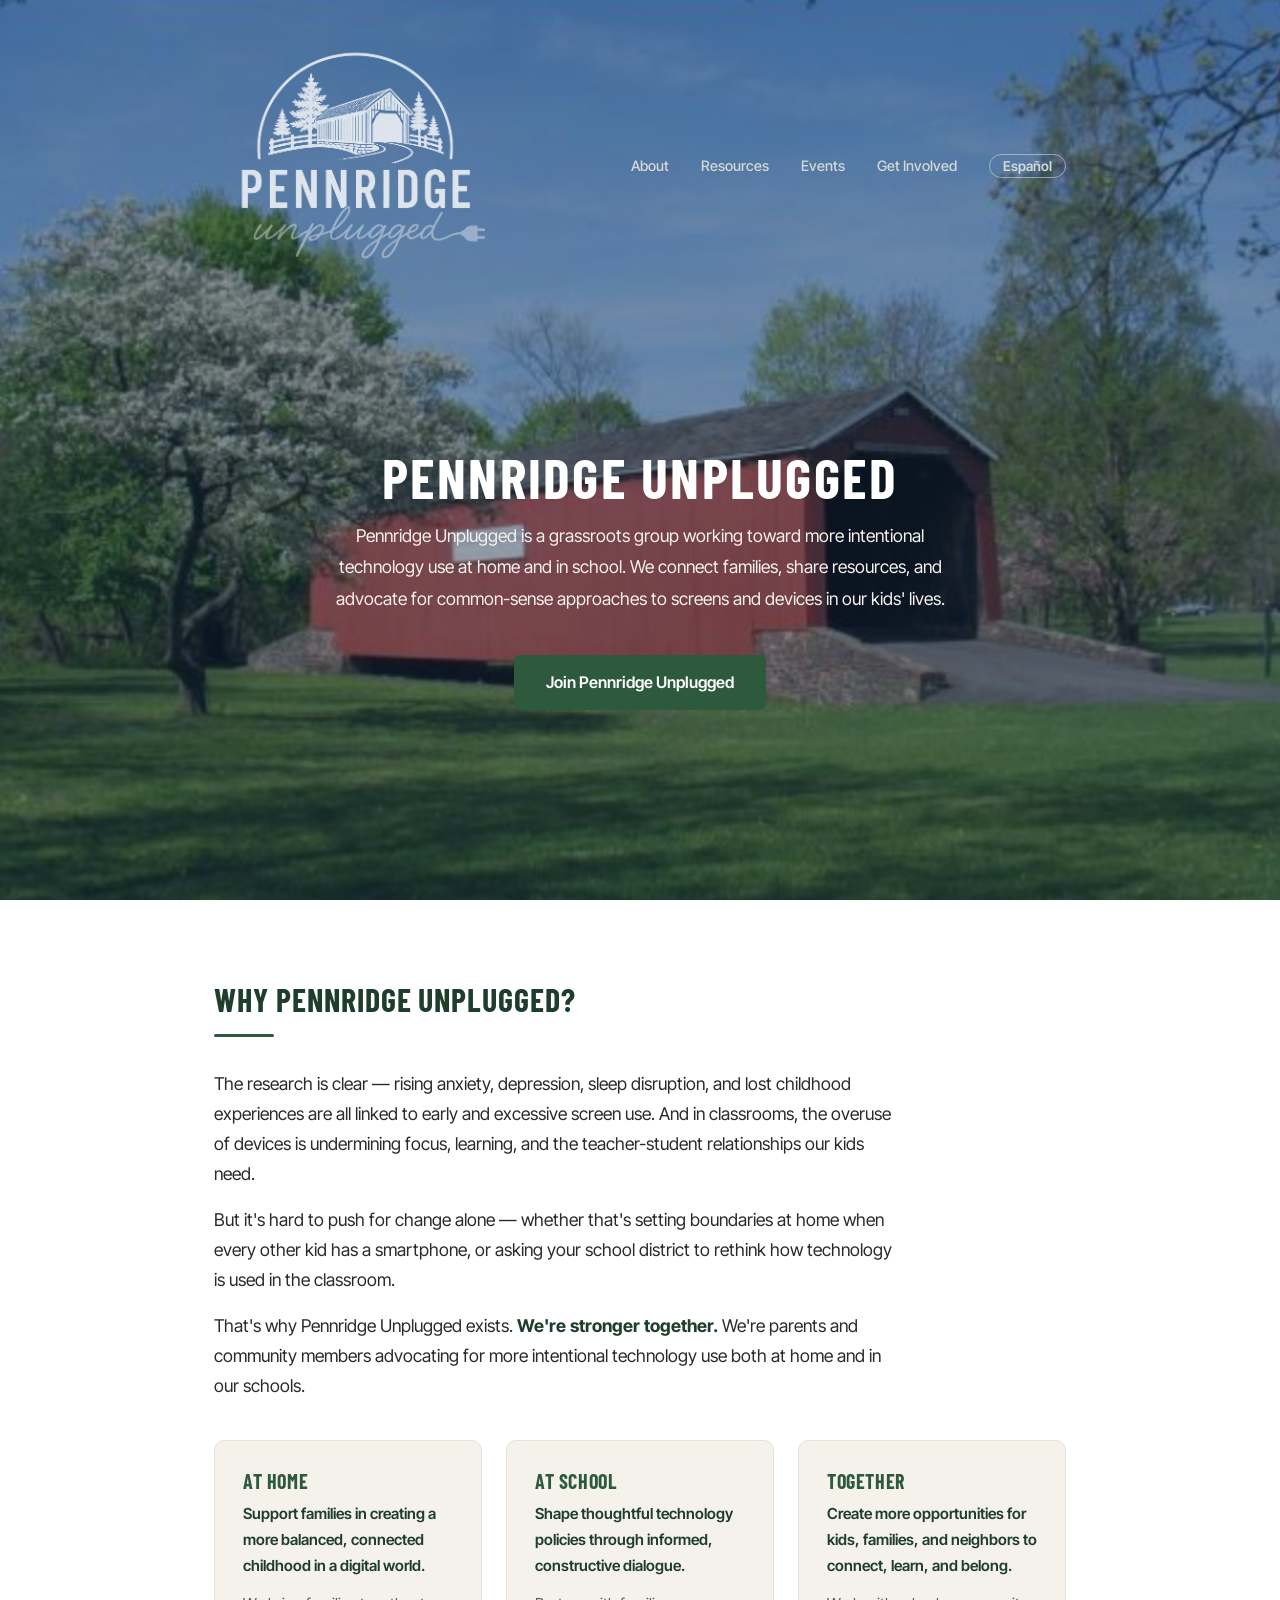
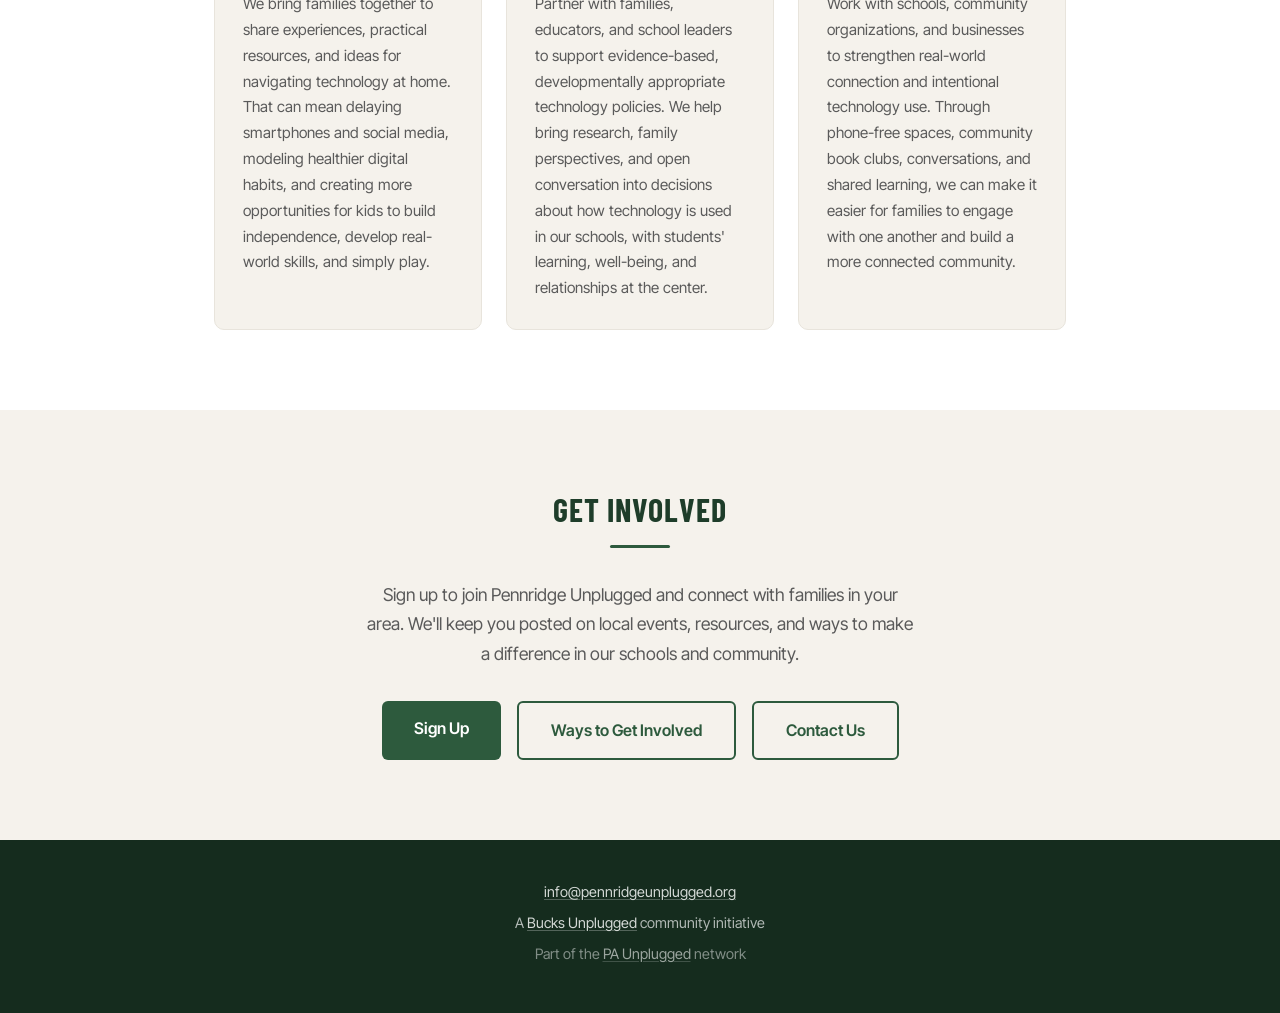
==== commit 91a4596b: "Add Events to the nav; tweak the About subheader The Events link jumps to the homepage events sectio" ====
--- a/index.html
+++ b/index.html
@@ -29,6 +29,7 @@
       <div class="nav-links" style="pointer-events: auto;">
         <a href="about.html" data-i18n="nav.about">About</a>
         <a href="resources.html" data-i18n="nav.resources">Resources</a>
+        <a href="#events" data-i18n="nav.events">Events</a>
         <a href="get-involved.html" data-i18n="nav.involved">Get Involved</a>
         <button type="button" class="lang-toggle" data-lang-toggle lang="es">Español</button>
       </div>
--- a/styles.css
+++ b/styles.css
@@ -355,6 +355,8 @@
 .events {
   background-color: var(--white);
   padding: 5rem 1.5rem;
+  /* Clears the fixed nav when jumped to via the Events link. */
+  scroll-margin-top: 110px;
 }
 
 .event-list {
--- a/nav-scroll.css
+++ b/nav-scroll.css
@@ -204,3 +204,18 @@
     padding: 0.15rem 0.6rem;
   }
 }
+
+/* Narrow screens: let nav items wrap beside the logo instead of overflowing. */
+@media (max-width: 600px) {
+  .layout-b .nav-inner {
+    gap: 0.75rem;
+  }
+
+  .layout-b .nav-links {
+    flex: 1;
+    flex-wrap: wrap;
+    justify-content: flex-end;
+    column-gap: 0.9rem;
+    row-gap: 0.35rem;
+  }
+}
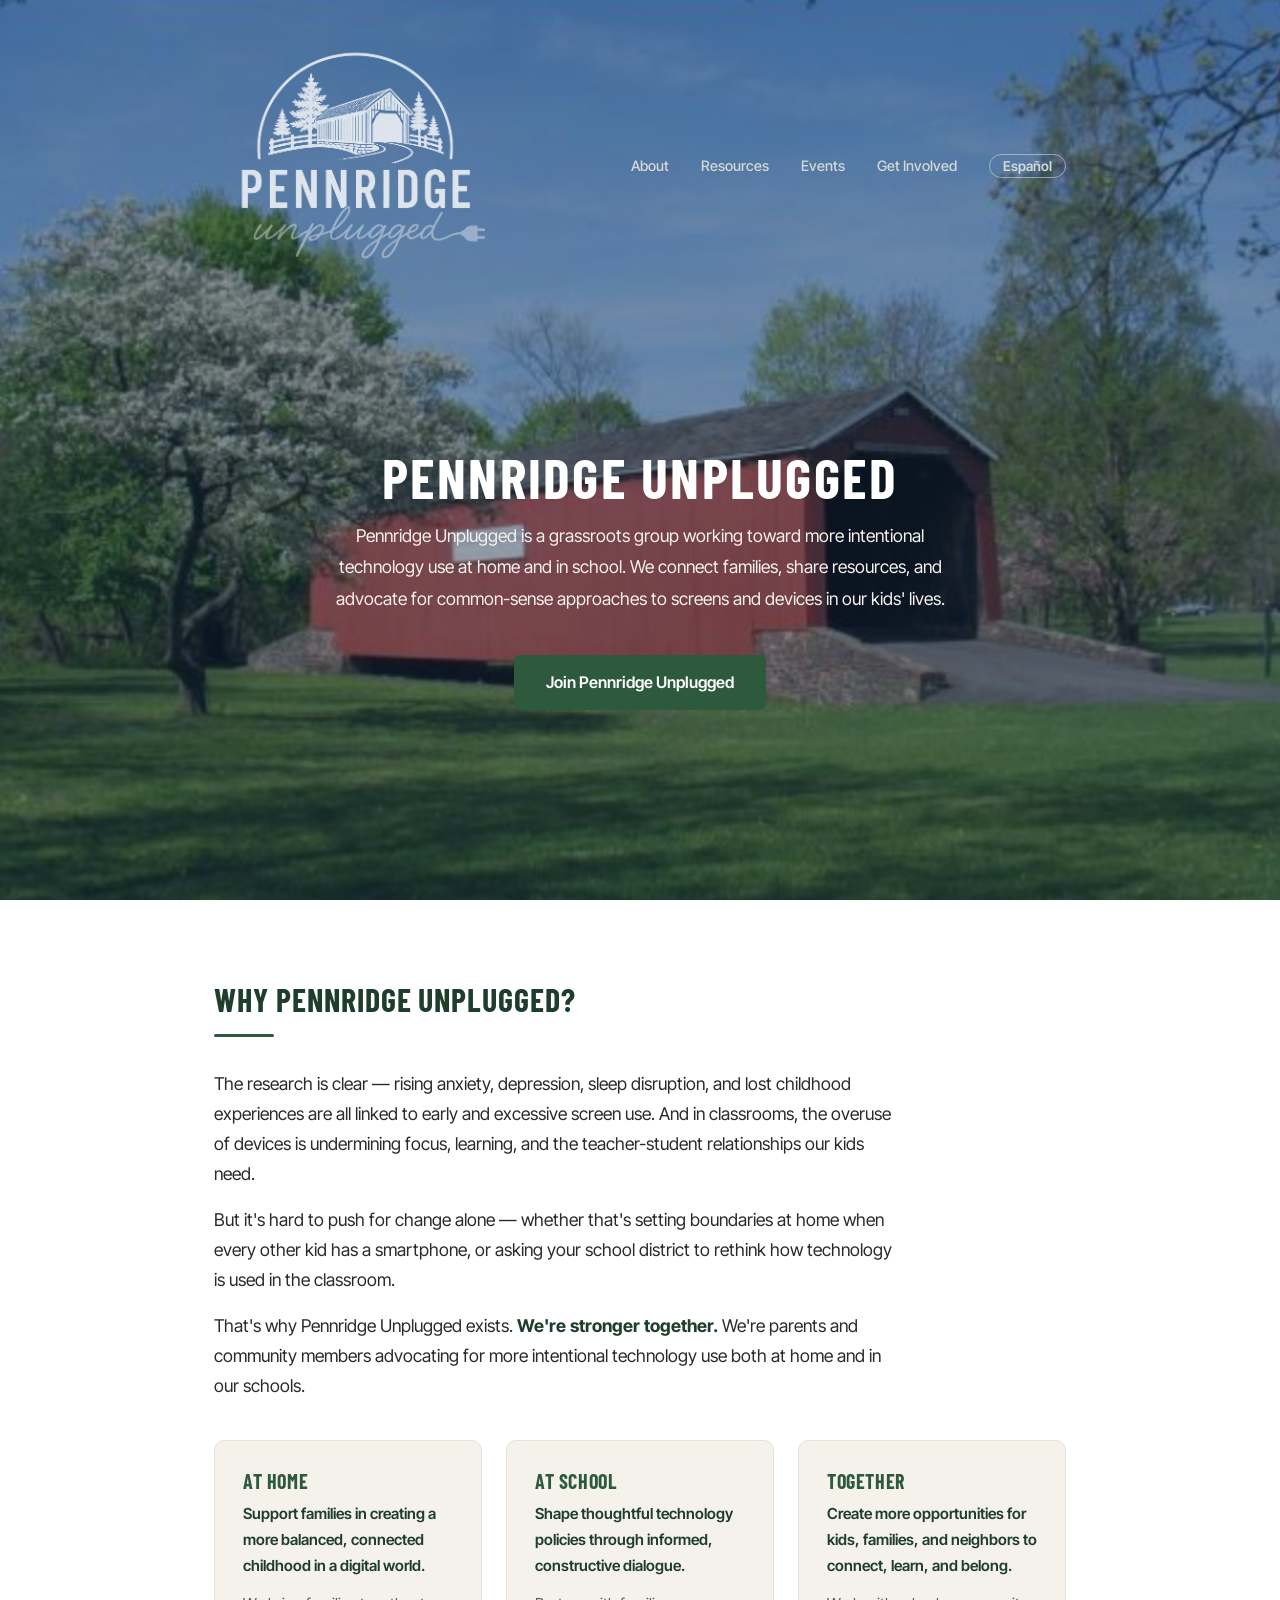
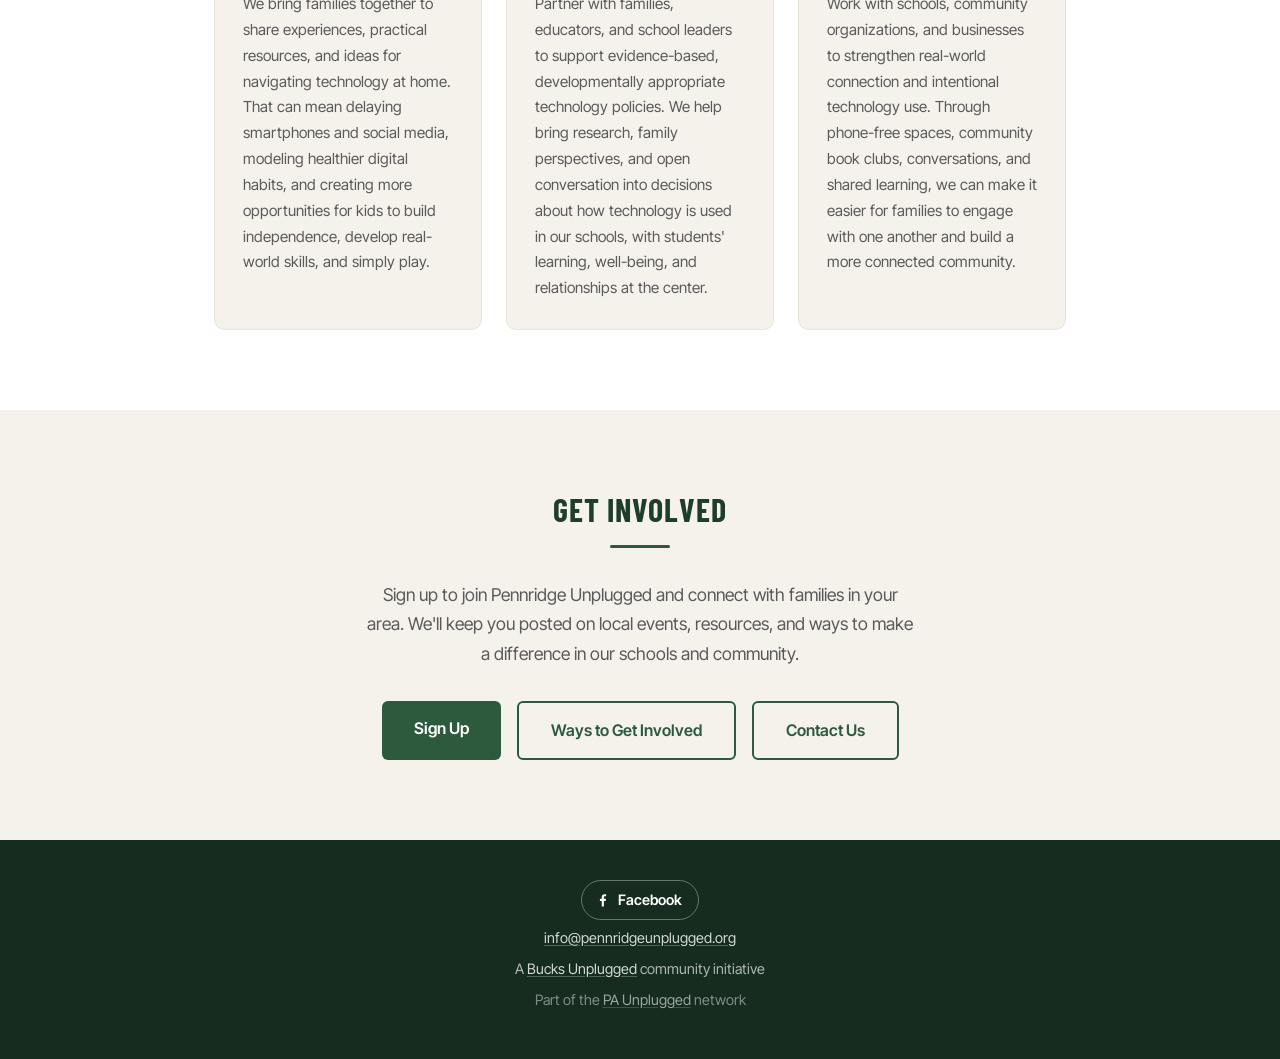
==== commit e81d31f9: "Get Involved: Google Form joins locally, Four Norms joins the network; add Facebook Be Informed now " ====
--- a/index.html
+++ b/index.html
@@ -43,7 +43,7 @@
       <h1 class="hero-title">Pennridge Unplugged</h1>
       <p class="hero-description" data-i18n="home.hero">Pennridge Unplugged is a grassroots group working toward more intentional technology use at home and in school. We connect families, share resources, and advocate for common-sense approaches to screens and devices in our kids' lives.</p>
       <div class="hero-buttons">
-        <a href="get-involved.html#signup" class="btn btn-primary" data-i18n="home.join">Join Pennridge Unplugged</a>
+        <a href="get-involved.html" class="btn btn-primary" data-i18n="home.join">Join Pennridge Unplugged</a>
       </div>
     </div>
   </section>
@@ -106,6 +106,7 @@
   <!-- ========== Footer ========== -->
   <footer class="site-footer">
     <div class="container">
+      <p class="footer-social"><a href="https://www.facebook.com/groups/pennridgeunplugged" class="footer-fb" target="_blank" rel="noopener" aria-label="Pennridge Unplugged on Facebook"><svg viewBox="0 0 24 24" aria-hidden="true" focusable="false"><path fill="currentColor" d="M13.5 21v-7.5h2.5l.4-3h-2.9V8.6c0-.9.3-1.5 1.5-1.5h1.5V4.4c-.3 0-1.2-.1-2.2-.1-2.2 0-3.7 1.3-3.7 3.8v2.4H8.1v3h2.5V21h2.9z"/></svg><span>Facebook</span></a></p>
       <p class="footer-contact"><a href="mailto:info@pennridgeunplugged.org">info@pennridgeunplugged.org</a></p>
       <p class="footer-parent" data-i18n="footer.parent">A <a href="https://bucksunplugged.org" target="_blank" rel="noopener">Bucks Unplugged</a> community initiative</p>
       <p class="footer-pa" data-i18n="footer.pa">Part of the <a href="https://paunplugged.org" target="_blank" rel="noopener">PA Unplugged</a> network</p>
--- a/styles.css
+++ b/styles.css
@@ -601,3 +601,34 @@
   color: var(--text-muted);
   margin-top: -1rem;
 }
+
+/* Footer Facebook button (every page) */
+.footer-social {
+  margin-bottom: 1rem;
+}
+
+.site-footer a.footer-fb {
+  display: inline-flex;
+  align-items: center;
+  gap: 0.45rem;
+  padding: 0.4rem 0.95rem 0.4rem 0.7rem;
+  border: 1px solid rgba(255, 255, 255, 0.35);
+  border-radius: 999px;
+  color: var(--white);
+  font-weight: 600;
+  font-size: 0.9rem;
+  text-decoration: none;
+  transition: background 0.2s ease, border-color 0.2s ease;
+}
+
+.site-footer a.footer-fb:hover {
+  background: rgba(255, 255, 255, 0.1);
+  border-color: rgba(255, 255, 255, 0.6);
+  color: var(--white);
+  text-decoration: none;
+}
+
+.footer-fb svg {
+  width: 1.1rem;
+  height: 1.1rem;
+}
